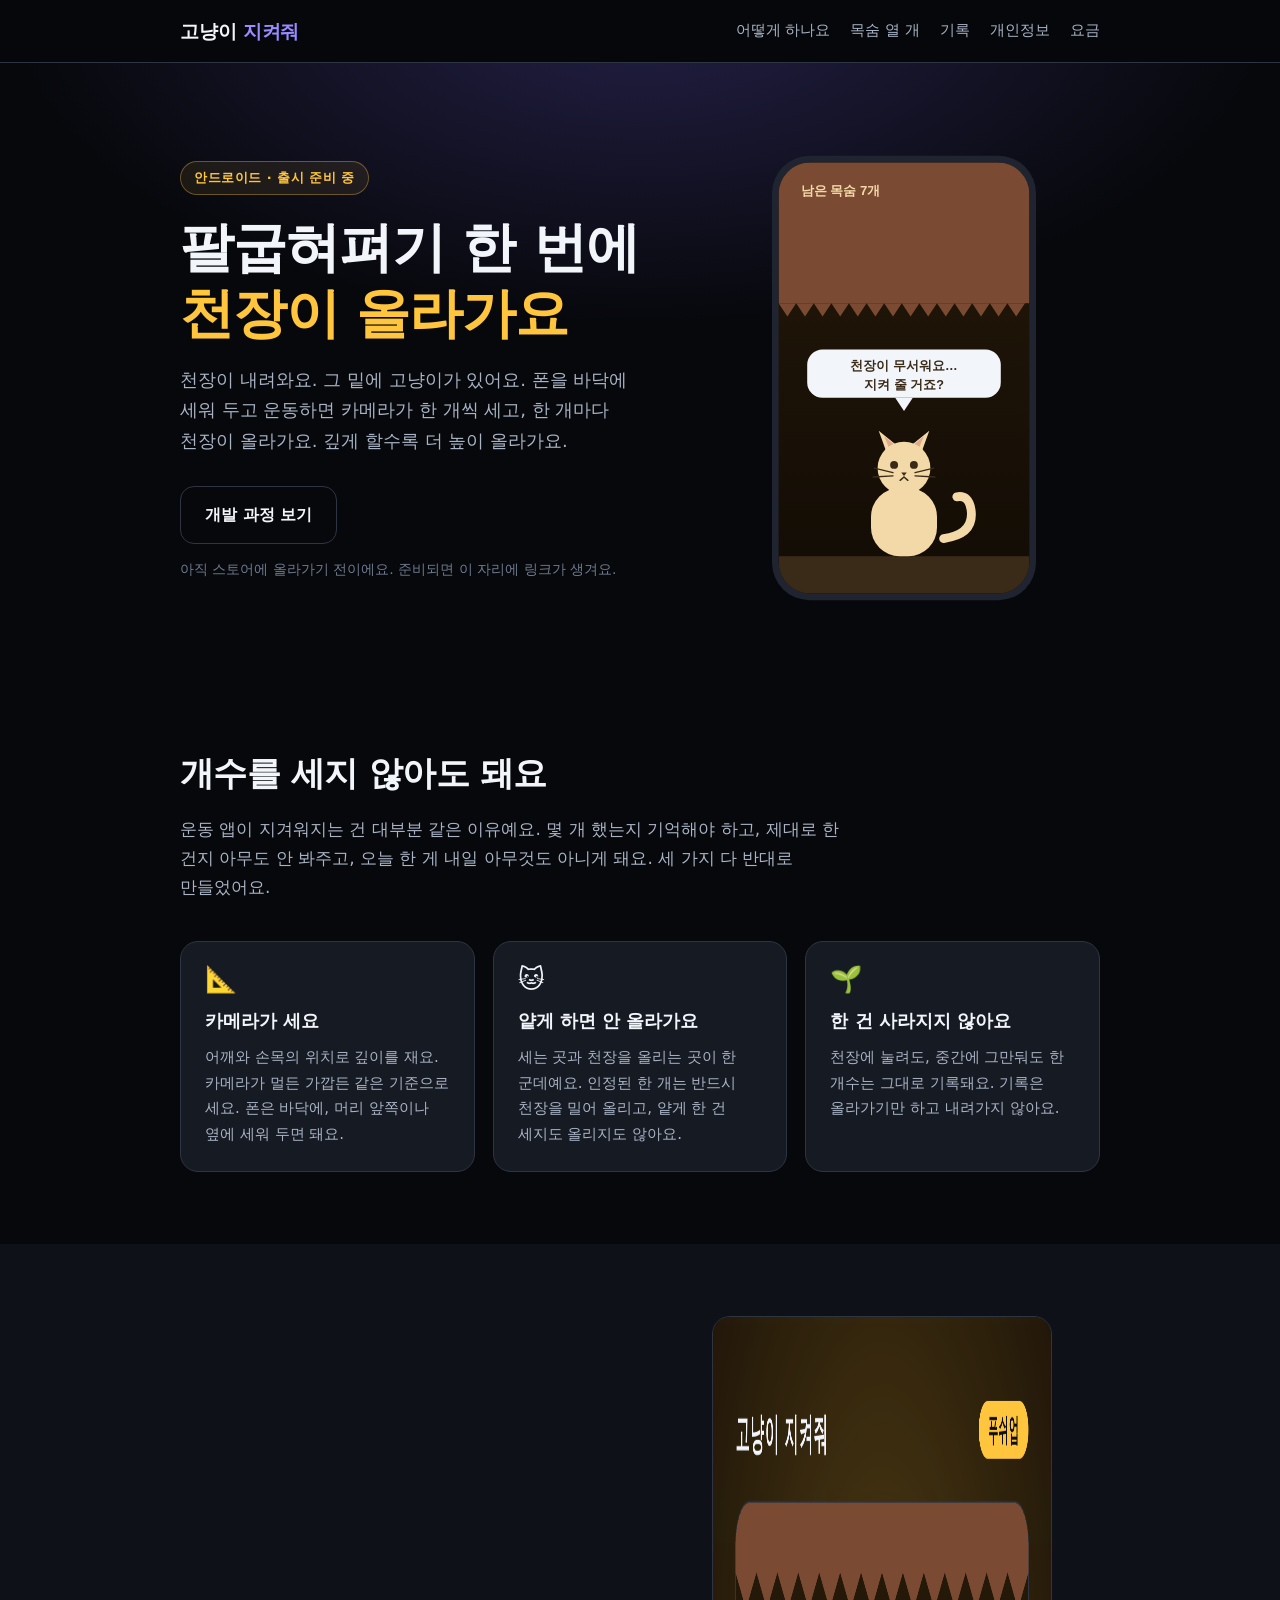
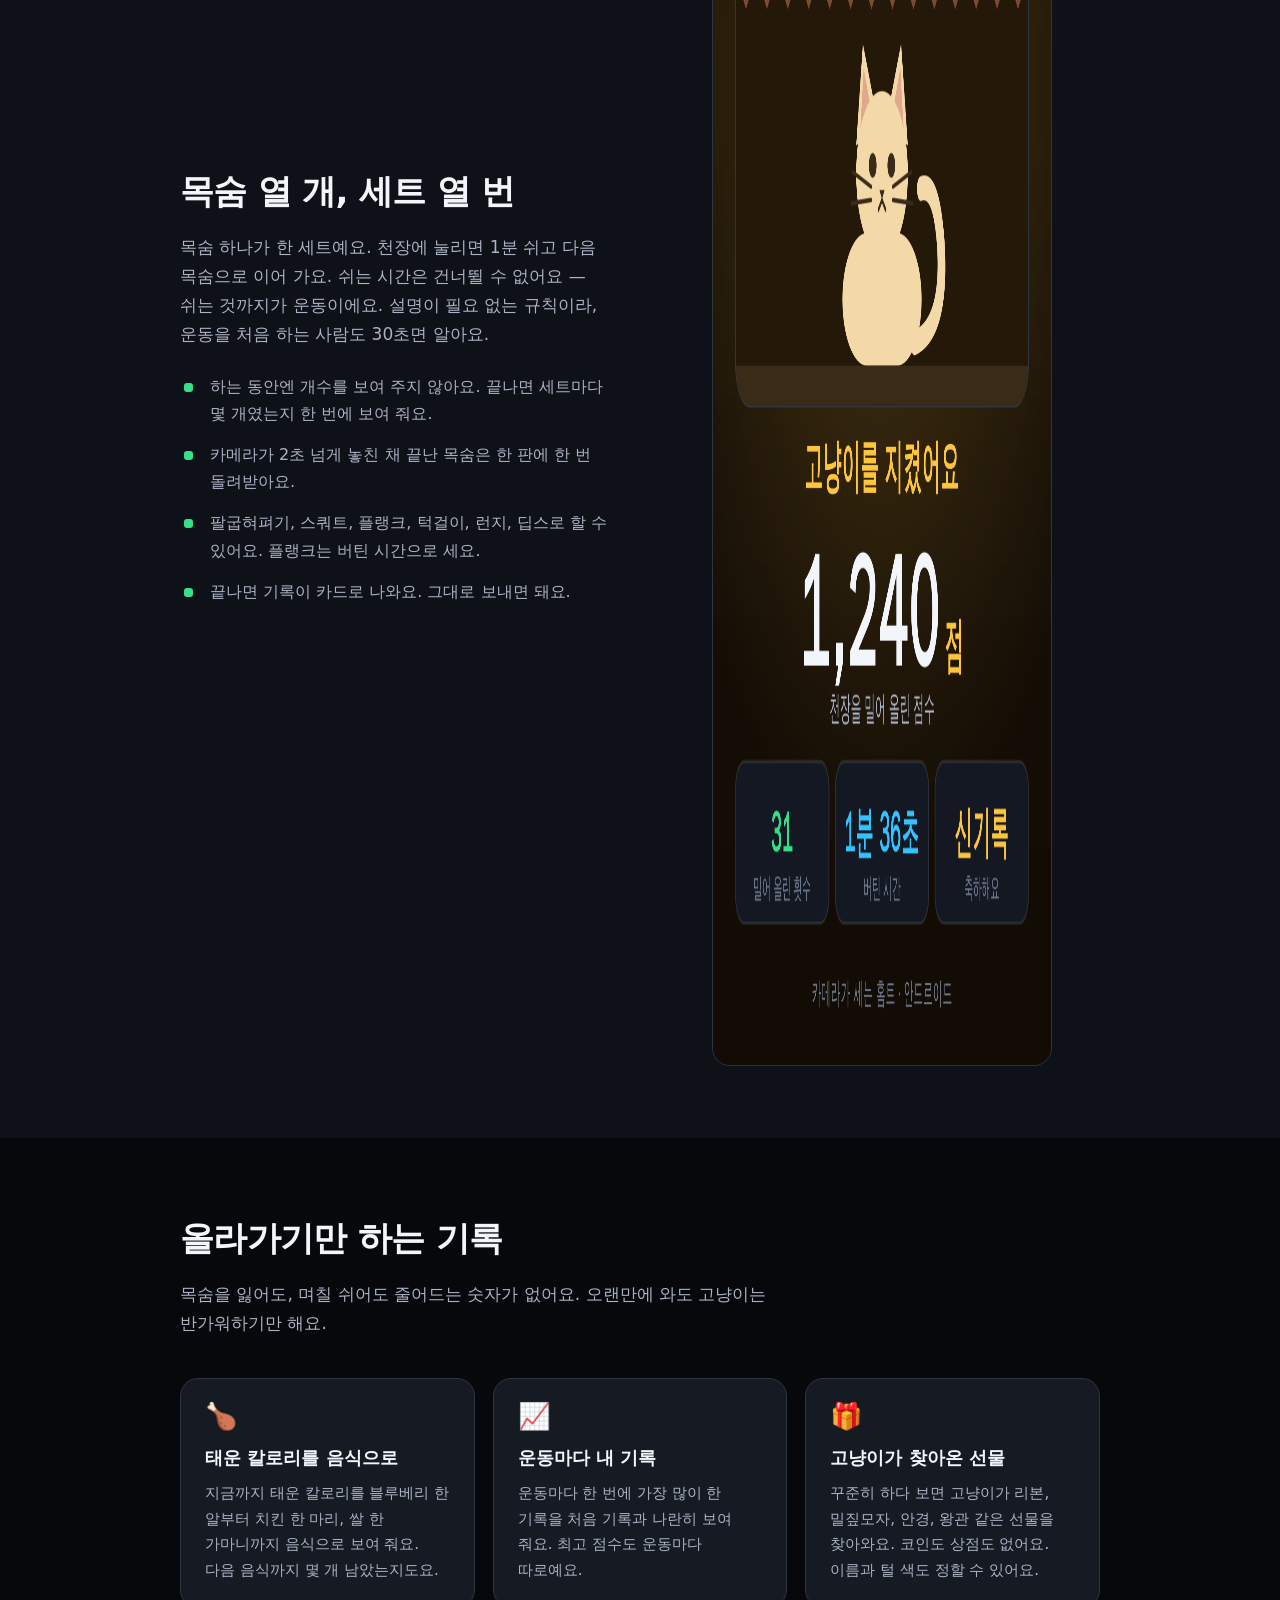
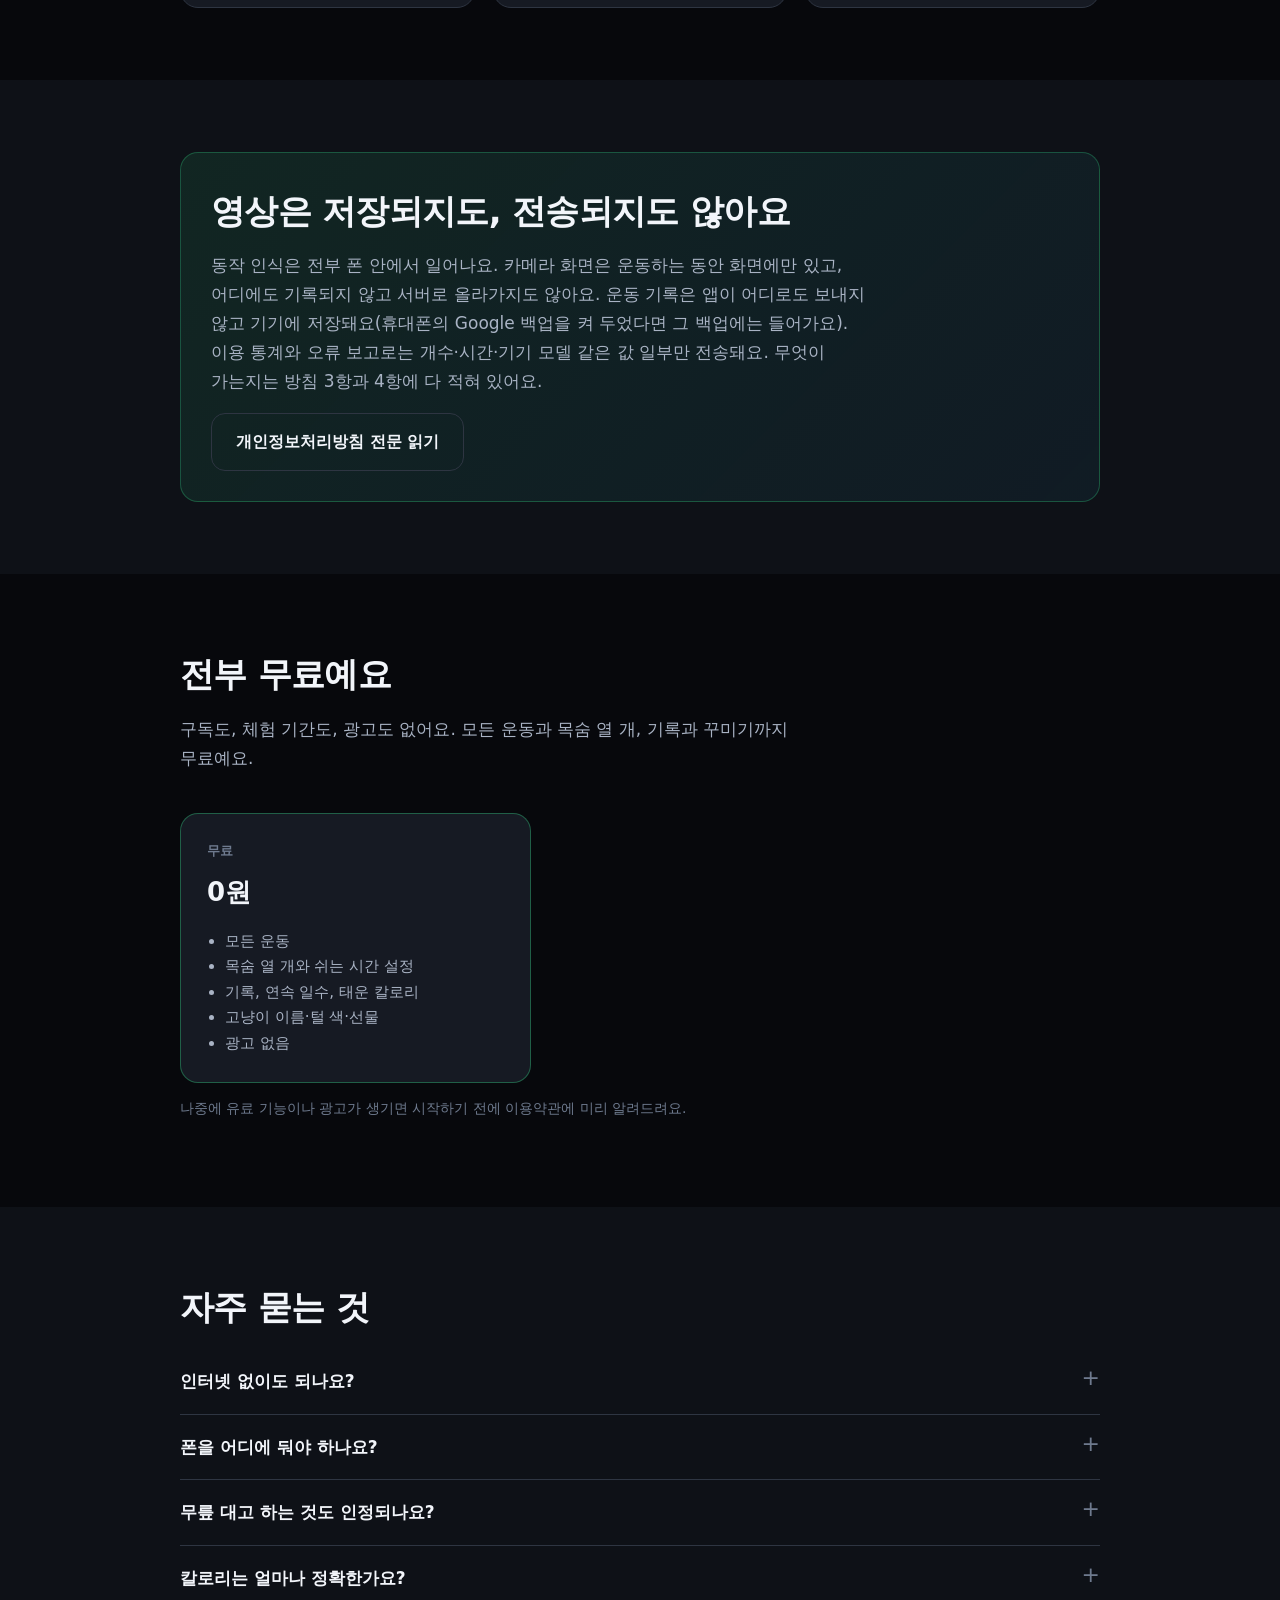
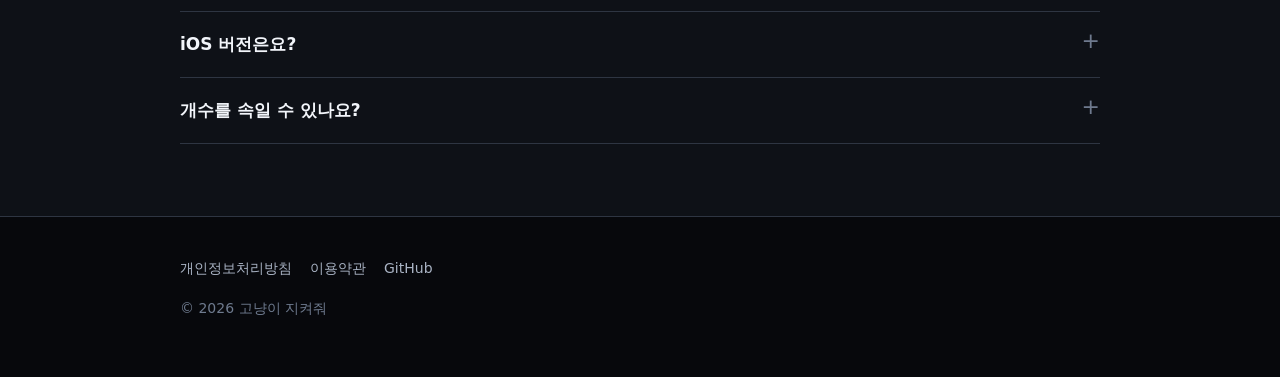
==== site/index.html @ c0f3a002 "Call the app 고냥이 지켜줘, and show the cat wherever it is seen from outside By the owner's choice the ap" ====
<!doctype html>
<html lang="ko">
<head>
<meta charset="utf-8">
<meta name="viewport" content="width=device-width, initial-scale=1">
<title>고냥이 지켜줘 — 팔굽혀펴기 한 번에 천장이 올라가요</title>
<meta name="description" content="천장이 내려와요. 그 밑에 고냥이가 있어요. 카메라가 운동을 한 개씩 세고, 한 개마다 천장이 올라가요. 영상은 저장되지도, 어디로도 전송되지 않아요.">
<link rel="canonical" href="https://cjsdudwls1.github.io/push-up/">
<meta property="og:type" content="website">
<meta property="og:site_name" content="고냥이 지켜줘">
<meta property="og:title" content="고냥이 지켜줘 — 팔굽혀펴기 한 번에 천장이 올라가요">
<meta property="og:description" content="카메라가 세는 홈트예요. 한 개마다 천장을 밀어 올려서 고냥이를 지켜 주세요.">
<meta property="og:image" content="https://cjsdudwls1.github.io/push-up/assets/card-survival.png">
<meta property="og:url" content="https://cjsdudwls1.github.io/push-up/">
<meta property="og:locale" content="ko_KR">
<meta name="twitter:card" content="summary_large_image">
<meta name="theme-color" content="#07080c">
<link rel="icon" href="data:image/svg+xml,<svg xmlns='http://www.w3.org/2000/svg' viewBox='0 0 100 100'><text y='.9em' font-size='90'>🐱</text></svg>">
<link rel="stylesheet" href="style.css">
</head>
<body>

<header>
  <div class="wrap">
    <a class="wordmark" href="./">고냥이 <span>지켜줘</span></a>
    <nav>
      <a href="#how">어떻게 하나요</a>
      <a href="#lives">목숨 열 개</a>
      <a href="#growth">기록</a>
      <a href="#privacy">개인정보</a>
      <a href="#price">요금</a>
    </nav>
  </div>
</header>

<div class="hero">
  <div class="wrap">
    <div>
      <span class="eyebrow">안드로이드 · 출시 준비 중</span>
      <h1>팔굽혀펴기 한 번에 <em>천장이 올라가요</em></h1>
      <p class="lede">
        천장이 내려와요. 그 밑에 고냥이가 있어요.
        폰을 바닥에 세워 두고 운동하면 카메라가 한 개씩 세고, 한 개마다 천장이 올라가요.
        깊게 할수록 더 높이 올라가요.
      </p>
      <div class="cta-row" id="cta-row">
        <a class="btn btn-primary" data-link="play" hidden>Google Play에서 받기</a>
        <a class="btn btn-primary" data-link="waitlist" hidden>출시 알림 받기</a>
        <a class="btn btn-ghost" href="https://github.com/cjsdudwls1/push-up">개발 과정 보기</a>
      </div>
      <p class="cta-note" data-note="waitlist" hidden>이메일만 받아요. 출시하면 한 번 알려드리고 끝이에요.</p>
      <p class="cta-note" data-note="soon" hidden>아직 스토어에 올라가기 전이에요. 준비되면 이 자리에 링크가 생겨요.</p>
    </div>

    <!-- Drawn rather than screenshotted: the app is not on a store yet, and a mockup that claims to
         be a screenshot would be a lie about a product nobody can check. It shows no count, as the
         run itself shows none: the counts come once, at the end. -->
    <svg viewBox="0 0 300 420" role="img" aria-label="천장이 내려오고 그 밑에서 고냥이가 기다리는 게임 화면 그림" style="width:100%;max-width:330px;margin:0 auto;display:block">
      <defs>
        <linearGradient id="screen" x1="0" y1="0" x2="0" y2="1">
          <stop offset="0" stop-color="#241809"/>
          <stop offset="1" stop-color="#120c05"/>
        </linearGradient>
        <clipPath id="inner"><rect x="36" y="14" width="228" height="392" rx="29"/></clipPath>
      </defs>
      <rect x="30" y="8" width="240" height="404" rx="34" fill="#1f2430"/>
      <rect x="36" y="14" width="228" height="392" rx="29" fill="url(#screen)"/>

      <g clip-path="url(#inner)">
        <!-- the ceiling, coming down -->
        <rect x="36" y="14" width="228" height="128" fill="#7a4a32"/>
        <path d="M36 142 L44 154 L52 142 L60 154 L68 142 L76 154 L84 142 L92 154 L100 142 L108 154 L116 142 L124 154 L132 142 L140 154 L148 142 L156 154 L164 142 L172 154 L180 142 L188 154 L196 142 L204 154 L212 142 L220 154 L228 142 L236 154 L244 142 L252 154 L260 142 L264 142 L264 142 Z" fill="#7a4a32"/>
        <!-- the floor -->
        <rect x="36" y="372" width="228" height="34" fill="#3a2a18"/>
      </g>

      <text x="56" y="44" fill="#f3d9a8" font-size="12" font-family="sans-serif" font-weight="700">남은 목숨 7개</text>

      <!-- what the cat says while it waits -->
      <rect x="62" y="184" width="176" height="44" rx="14" fill="#f2f5fa"/>
      <path d="M142 228 L150 240 L158 228 Z" fill="#f2f5fa"/>
      <text x="150" y="203" fill="#3a2a18" font-size="11.5" font-family="sans-serif" font-weight="700" text-anchor="middle">천장이 무서워요…</text>
      <text x="150" y="220" fill="#3a2a18" font-size="11.5" font-family="sans-serif" font-weight="700" text-anchor="middle">지켜 줄 거죠?</text>

      <!-- 고냥이 -->
      <path d="M186 356 Q214 352 211 330 Q209 316 198 318" fill="none" stroke="#f3d9a8" stroke-width="8" stroke-linecap="round"/>
      <rect x="120" y="310" width="60" height="62" rx="26" fill="#f3d9a8"/>
      <path d="M135 280 L127 258 L147 274 Z M165 280 L173 258 L153 274 Z" fill="#f3d9a8"/>
      <path d="M137 275 L132 263 L143 272 Z M163 275 L168 263 L157 272 Z" fill="#e0a88c"/>
      <circle cx="150" cy="292" r="24" fill="#f3d9a8"/>
      <circle cx="141" cy="289" r="3.6" fill="#3a2a18"/>
      <circle cx="159" cy="289" r="3.6" fill="#3a2a18"/>
      <path d="M147.5 296 L152.5 296 L150 299 Z" fill="#3a2a18"/>
      <path d="M150 300 L146.5 303 M150 300 L153.5 303" stroke="#3a2a18" stroke-width="1.4" stroke-linecap="round"/>
      <path d="M140 296 L123 292 M140 299 L122 300 M160 296 L177 292 M160 299 L178 300" stroke="#3a2a18" stroke-width="1.2" stroke-linecap="round"/>
    </svg>
  </div>
</div>

<section id="how">
  <div class="wrap">
    <h2>개수를 세지 않아도 돼요</h2>
    <p class="section-lede">
      운동 앱이 지겨워지는 건 대부분 같은 이유예요. 몇 개 했는지 기억해야 하고, 제대로 한 건지 아무도 안 봐주고,
      오늘 한 게 내일 아무것도 아니게 돼요. 세 가지 다 반대로 만들었어요.
    </p>
    <div class="grid-3">
      <div class="card">
        <span class="mark">📐</span>
        <h3>카메라가 세요</h3>
        <p>어깨와 손목의 위치로 깊이를 재요. 카메라가 멀든 가깝든 같은 기준으로 세요. 폰은 바닥에, 머리 앞쪽이나 옆에 세워 두면 돼요.</p>
      </div>
      <div class="card">
        <span class="mark">🐱</span>
        <h3>얕게 하면 안 올라가요</h3>
        <p>세는 곳과 천장을 올리는 곳이 한 군데예요. 인정된 한 개는 반드시 천장을 밀어 올리고, 얕게 한 건 세지도 올리지도 않아요.</p>
      </div>
      <div class="card">
        <span class="mark">🌱</span>
        <h3>한 건 사라지지 않아요</h3>
        <p>천장에 눌려도, 중간에 그만둬도 한 개수는 그대로 기록돼요. 기록은 올라가기만 하고 내려가지 않아요.</p>
      </div>
    </div>
  </div>
</section>

<section class="alt" id="lives">
  <div class="wrap">
    <div class="split">
      <div>
        <h2>목숨 열 개, 세트 열 번</h2>
        <p class="section-lede" style="margin-bottom:0">
          목숨 하나가 한 세트예요. 천장에 눌리면 1분 쉬고 다음 목숨으로 이어 가요. 쉬는 시간은 건너뛸 수 없어요 —
          쉬는 것까지가 운동이에요. 설명이 필요 없는 규칙이라, 운동을 처음 하는 사람도 30초면 알아요.
        </p>
        <ul class="checks">
          <li>하는 동안엔 개수를 보여 주지 않아요. 끝나면 세트마다 몇 개였는지 한 번에 보여 줘요.</li>
          <li>카메라가 2초 넘게 놓친 채 끝난 목숨은 한 판에 한 번 돌려받아요.</li>
          <li>팔굽혀펴기, 스쿼트, 플랭크, 턱걸이, 런지, 딥스로 할 수 있어요. 플랭크는 버틴 시간으로 세요.</li>
          <li>끝나면 기록이 카드로 나와요. 그대로 보내면 돼요.</li>
        </ul>
      </div>
      <img src="assets/card-survival.png" alt="고냥이 지켜줘 기록 카드. 푸쉬업 1,240점, 밀어 올린 횟수 31회, 버틴 시간 1분 36초, 신기록." width="1080" height="1350" loading="lazy">
    </div>
  </div>
</section>

<section id="growth">
  <div class="wrap">
    <h2>올라가기만 하는 기록</h2>
    <p class="section-lede">
      목숨을 잃어도, 며칠 쉬어도 줄어드는 숫자가 없어요. 오랜만에 와도 고냥이는 반가워하기만 해요.
    </p>
    <div class="grid-3">
      <div class="card">
        <span class="mark">🍗</span>
        <h3>태운 칼로리를 음식으로</h3>
        <p>지금까지 태운 칼로리를 블루베리 한 알부터 치킨 한 마리, 쌀 한 가마니까지 음식으로 보여 줘요. 다음 음식까지 몇 개 남았는지도요.</p>
      </div>
      <div class="card">
        <span class="mark">📈</span>
        <h3>운동마다 내 기록</h3>
        <p>운동마다 한 번에 가장 많이 한 기록을 처음 기록과 나란히 보여 줘요. 최고 점수도 운동마다 따로예요.</p>
      </div>
      <div class="card">
        <span class="mark">🎁</span>
        <h3>고냥이가 찾아온 선물</h3>
        <p>꾸준히 하다 보면 고냥이가 리본, 밀짚모자, 안경, 왕관 같은 선물을 찾아와요. 코인도 상점도 없어요. 이름과 털 색도 정할 수 있어요.</p>
      </div>
    </div>
  </div>
</section>

<section class="alt" id="privacy">
  <div class="wrap">
    <div class="privacy-band">
      <h2>영상은 저장되지도, 전송되지도 않아요</h2>
      <p class="section-lede" style="margin-bottom:18px">
        동작 인식은 전부 폰 안에서 일어나요. 카메라 화면은 운동하는 동안 화면에만 있고,
        어디에도 기록되지 않고 서버로 올라가지도 않아요. 운동 기록은 앱이 어디로도 보내지 않고 기기에
        저장돼요(휴대폰의 Google 백업을 켜 두었다면 그 백업에는 들어가요). 이용 통계와 오류 보고로는
        개수·시간·기기 모델 같은 값 일부만 전송돼요. 무엇이 가는지는 방침 3항과 4항에 다 적혀 있어요.
      </p>
      <a class="btn btn-ghost" href="privacy.html">개인정보처리방침 전문 읽기</a>
    </div>
  </div>
</section>

<section id="price">
  <div class="wrap">
    <h2>전부 무료예요</h2>
    <p class="section-lede">
      구독도, 체험 기간도, 광고도 없어요. 모든 운동과 목숨 열 개, 기록과 꾸미기까지 무료예요.
    </p>
    <div class="price-grid">
      <div class="price free">
        <div class="tag">무료</div>
        <div class="amount">0원</div>
        <ul>
          <li>모든 운동</li>
          <li>목숨 열 개와 쉬는 시간 설정</li>
          <li>기록, 연속 일수, 태운 칼로리</li>
          <li>고냥이 이름·털 색·선물</li>
          <li>광고 없음</li>
        </ul>
      </div>
    </div>
    <p class="cta-note">나중에 유료 기능이나 광고가 생기면 시작하기 전에 이용약관에 미리 알려드려요.</p>
  </div>
</section>

<section class="alt">
  <div class="wrap">
    <h2>자주 묻는 것</h2>
    <details>
      <summary>인터넷 없이도 되나요?</summary>
      <p>네. 동작 인식이 전부 폰 안에서 돌아가서 비행기 모드에서도 운동이 돼요.</p>
    </details>
    <details>
      <summary>폰을 어디에 둬야 하나요?</summary>
      <p>팔굽혀펴기는 폰을 바닥에, 머리 앞쪽이나 옆으로 1m쯤 떨어뜨려 세워 두세요. 스쿼트는 폰을 정면에 두고, 다른 운동은 고르는 화면에 한 줄씩 적혀 있어요. 거리는 크게 상관없어요 — 깊이를 몸 크기에 맞춰 재기 때문에 카메라가 멀든 가깝든 같은 기준이 나와요. 너무 멀거나 가깝거나 몸이 잘리면 화면과 목소리로 알려줘요.</p>
    </details>
    <details>
      <summary>무릎 대고 하는 것도 인정되나요?</summary>
      <p>네. 처음에 각자 내려갈 수 있는 범위를 재고, 그 범위를 기준으로 판정해요. 남의 깊이가 아니라 오늘 내 깊이가 기준이에요.</p>
    </details>
    <details>
      <summary>칼로리는 얼마나 정확한가요?</summary>
      <p>어림값이에요. 몸무게를 묻지 않아서 65kg을 기준으로, 운동마다 알려진 운동 강도(MET)와 한 개에 걸리는 시간으로 계산해요.</p>
    </details>
    <details>
      <summary>iOS 버전은요?</summary>
      <p>지금은 안드로이드만 준비하고 있어요. 안드로이드에서 쓰는 사람이 생기면 그다음에 생각할 일이에요.</p>
    </details>
    <details>
      <summary>개수를 속일 수 있나요?</summary>
      <p>얕게 흔드는 걸로는 안 올라가요. 너무 빠른 하강, 한쪽으로 쏠린 자세, 위에서 아래로 내려갔다 오지 않은 동작은 개수로 안 쳐요. 다만 이건 경쟁 게임이 아니라 혼자 하는 운동이라, 속여서 손해 보는 건 본인이에요.</p>
    </details>
  </div>
</section>

<footer>
  <div class="wrap">
    <div class="links">
      <a href="privacy.html">개인정보처리방침</a>
      <a href="terms.html">이용약관</a>
      <a href="https://github.com/cjsdudwls1/push-up">GitHub</a>
    </div>
    <div>© 2026 고냥이 지켜줘</div>
  </div>
</footer>

<script>
/*
 * The store link and the waitlist form do not exist yet. Rather than shipping dead buttons, each
 * CTA stays hidden until its URL is filled in here — an empty string renders the honest "not on a
 * store yet" note instead.
 */
const LINKS = {
    play: "",      // https://play.google.com/store/apps/details?id=io.github.cjsdudwls1.pushuprpg
    waitlist: "",  // a Google Form, or anything that collects an email
};

for (const [name, url] of Object.entries(LINKS)) {
    const el = document.querySelector(`[data-link="${name}"]`);
    if (el && url) {
        el.href = url;
        el.hidden = false;
    }
}

// The waitlist note only makes sense next to a waitlist button; otherwise say plainly that there
// is nowhere to send anyone yet.
const note = LINKS.waitlist ? "waitlist" : (LINKS.play ? null : "soon");
if (note) document.querySelector(`[data-note="${note}"]`).hidden = false;
</script>

</body>
</html>
---- site/style.css ----
/*
 * The landing page shares the app's palette on purpose: someone who arrives from a share card and
 * then installs should not feel handed off to a different product.
 */
:root {
    --bg0: #07080c;
    --bg1: #0e1117;
    --bg2: #161a23;
    --bg3: #1f2430;
    --stroke: #2e3542;
    --text: #f2f5fa;
    --text-2: #a9b3c4;
    --text-3: #6e7a8e;
    --brand: #7c6bff;
    --brand-light: #9a8cff;
    --deep: #ffc53d;
    --accept: #35e08a;
    --combo: #ff9f43;
    --info: #35c3ff;
    --ink: #0b0d12;
    --radius: 18px;
    --max: 960px;
}

* { box-sizing: border-box; }

/* The class on a .btn sets display, which outranks the UA stylesheet's [hidden] rule. Without this
   the CTAs that have no URL yet render anyway, as dead buttons. */
[hidden] { display: none !important; }

html { scroll-behavior: smooth; }

body {
    margin: 0;
    background: var(--bg0);
    color: var(--text);
    font-family: "Pretendard", -apple-system, BlinkMacSystemFont, "Apple SD Gothic Neo",
        "Noto Sans KR", "Malgun Gothic", system-ui, sans-serif;
    line-height: 1.7;
    -webkit-font-smoothing: antialiased;
    word-break: keep-all;
}

a { color: var(--brand-light); }

.wrap {
    max-width: var(--max);
    margin: 0 auto;
    padding: 0 20px;
}

/* ---------------------------------------------------------------- header */

header {
    position: sticky;
    top: 0;
    z-index: 10;
    background: rgba(7, 8, 12, 0.82);
    backdrop-filter: blur(12px);
    border-bottom: 1px solid var(--stroke);
}

header .wrap {
    display: flex;
    align-items: center;
    justify-content: space-between;
    height: 62px;
}

.wordmark {
    font-weight: 800;
    font-size: 19px;
    letter-spacing: -0.01em;
    color: var(--text);
    text-decoration: none;
}

.wordmark span { color: var(--brand-light); }

header nav {
    display: flex;
    gap: 20px;
    font-size: 15px;
}

header nav a {
    color: var(--text-2);
    text-decoration: none;
}

header nav a:hover { color: var(--text); }

/* ---------------------------------------------------------------- hero */

.hero {
    padding: 84px 0 64px;
    background:
        radial-gradient(900px 460px at 50% -10%, rgba(124, 107, 255, 0.24), transparent 70%),
        var(--bg0);
}

.hero .wrap {
    display: grid;
    grid-template-columns: 1.1fr 0.9fr;
    gap: 48px;
    align-items: center;
}

.eyebrow {
    display: inline-block;
    font-size: 13px;
    font-weight: 700;
    letter-spacing: 0.04em;
    color: var(--deep);
    border: 1px solid rgba(255, 197, 61, 0.35);
    background: rgba(255, 197, 61, 0.08);
    border-radius: 999px;
    padding: 5px 13px;
    margin-bottom: 20px;
}

h1 {
    font-size: clamp(34px, 5.6vw, 54px);
    line-height: 1.22;
    letter-spacing: -0.02em;
    margin: 0 0 18px;
    font-weight: 800;
}

h1 em {
    font-style: normal;
    color: var(--deep);
}

.lede {
    font-size: 18px;
    color: var(--text-2);
    margin: 0 0 30px;
}

.cta-row {
    display: flex;
    flex-wrap: wrap;
    gap: 12px;
}

.btn {
    display: inline-flex;
    align-items: center;
    gap: 8px;
    border-radius: 14px;
    padding: 14px 24px;
    font-weight: 700;
    font-size: 16px;
    text-decoration: none;
    border: 1px solid transparent;
    transition: transform 0.12s ease, background 0.12s ease;
}

.btn:active { transform: translateY(1px); }

.btn-primary {
    background: var(--brand);
    color: #fff;
}

.btn-primary:hover { background: var(--brand-light); }

.btn-ghost {
    background: transparent;
    border-color: var(--stroke);
    color: var(--text);
}

.btn-ghost:hover { background: var(--bg2); }

.cta-note {
    font-size: 14px;
    color: var(--text-3);
    margin-top: 14px;
}

/* ---------------------------------------------------------------- sections */

section { padding: 72px 0; }

section.alt { background: var(--bg1); }

h2 {
    font-size: clamp(26px, 3.6vw, 34px);
    letter-spacing: -0.02em;
    margin: 0 0 12px;
    font-weight: 800;
}

.section-lede {
    color: var(--text-2);
    font-size: 17px;
    margin: 0 0 40px;
    max-width: 62ch;
}

.grid-3 {
    display: grid;
    grid-template-columns: repeat(3, 1fr);
    gap: 18px;
}

.grid-2 {
    display: grid;
    grid-template-columns: repeat(2, 1fr);
    gap: 18px;
}

.card {
    background: var(--bg2);
    border: 1px solid var(--stroke);
    border-radius: var(--radius);
    padding: 24px;
}

.card h3 {
    margin: 0 0 8px;
    font-size: 18px;
    font-weight: 700;
}

.card p {
    margin: 0;
    color: var(--text-2);
    font-size: 15px;
}

.card .mark {
    font-size: 26px;
    line-height: 1;
    margin-bottom: 14px;
    display: block;
}

.split {
    display: grid;
    grid-template-columns: 1fr 1fr;
    gap: 48px;
    align-items: center;
}

.split img {
    width: 100%;
    max-width: 340px;
    border-radius: var(--radius);
    border: 1px solid var(--stroke);
    display: block;
    margin: 0 auto;
}

ul.checks {
    list-style: none;
    padding: 0;
    margin: 24px 0 0;
}

ul.checks li {
    position: relative;
    padding-left: 30px;
    margin-bottom: 14px;
    color: var(--text-2);
}

ul.checks li::before {
    content: "";
    position: absolute;
    left: 4px;
    top: 10px;
    width: 9px;
    height: 9px;
    border-radius: 3px;
    background: var(--accept);
}

.privacy-band {
    background: linear-gradient(135deg, rgba(53, 224, 138, 0.10), rgba(53, 195, 255, 0.06));
    border: 1px solid rgba(53, 224, 138, 0.28);
    border-radius: var(--radius);
    padding: 30px;
}

.privacy-band h2 { margin-bottom: 10px; }

.price-grid {
    display: grid;
    grid-template-columns: repeat(2, 1fr);
    gap: 18px;
    max-width: 720px;
}

.price {
    background: var(--bg2);
    border: 1px solid var(--stroke);
    border-radius: var(--radius);
    padding: 26px;
}

.price.free { border-color: rgba(53, 224, 138, 0.35); }

.price .tag {
    font-size: 13px;
    font-weight: 700;
    letter-spacing: 0.03em;
    color: var(--text-3);
    text-transform: uppercase;
}

.price .amount {
    font-size: 26px;
    font-weight: 800;
    margin: 8px 0 14px;
}

.price ul {
    margin: 0;
    padding-left: 18px;
    color: var(--text-2);
    font-size: 15px;
}

details {
    border-bottom: 1px solid var(--stroke);
    padding: 18px 0;
}

details summary {
    cursor: pointer;
    font-weight: 700;
    font-size: 17px;
    list-style: none;
    display: flex;
    justify-content: space-between;
    gap: 16px;
}

details summary::-webkit-details-marker { display: none; }

details summary::after {
    content: "+";
    color: var(--text-3);
    font-weight: 400;
    font-size: 22px;
    line-height: 1;
}

details[open] summary::after { content: "\2212"; }

details p {
    color: var(--text-2);
    margin: 12px 0 0;
    font-size: 15px;
}

footer {
    border-top: 1px solid var(--stroke);
    padding: 40px 0 56px;
    color: var(--text-3);
    font-size: 14px;
}

footer .links {
    display: flex;
    flex-wrap: wrap;
    gap: 18px;
    margin-bottom: 16px;
}

footer a { color: var(--text-2); text-decoration: none; }

footer a:hover { color: var(--text); }

/* ---------------------------------------------------------------- legal pages */

.legal { padding: 56px 0 80px; }

.legal h1 { font-size: clamp(28px, 4vw, 38px); }

.legal .updated {
    color: var(--text-3);
    font-size: 14px;
    margin-bottom: 36px;
}

.legal h2 {
    font-size: 21px;
    margin: 40px 0 12px;
    padding-top: 24px;
    border-top: 1px solid var(--stroke);
}

.legal h3 { font-size: 17px; margin: 24px 0 8px; }

.legal p, .legal li { color: var(--text-2); font-size: 16px; }

.legal table {
    width: 100%;
    border-collapse: collapse;
    margin: 16px 0;
    font-size: 15px;
}

.legal th, .legal td {
    border: 1px solid var(--stroke);
    padding: 10px 12px;
    text-align: left;
    vertical-align: top;
    color: var(--text-2);
}

.legal th { background: var(--bg2); color: var(--text); font-weight: 700; }

.legal .callout {
    background: var(--bg2);
    border: 1px solid var(--stroke);
    border-left: 3px solid var(--accept);
    border-radius: 10px;
    padding: 18px 20px;
    margin: 24px 0;
}

.legal .callout p { margin: 0; color: var(--text); }

.table-scroll { overflow-x: auto; }

/* ---------------------------------------------------------------- responsive */

@media (max-width: 820px) {
    .hero { padding: 56px 0 48px; }
    .hero .wrap, .split { grid-template-columns: 1fr; gap: 34px; }
    .grid-3, .grid-2, .price-grid { grid-template-columns: 1fr; }
    header nav { display: none; }
    section { padding: 56px 0; }
}
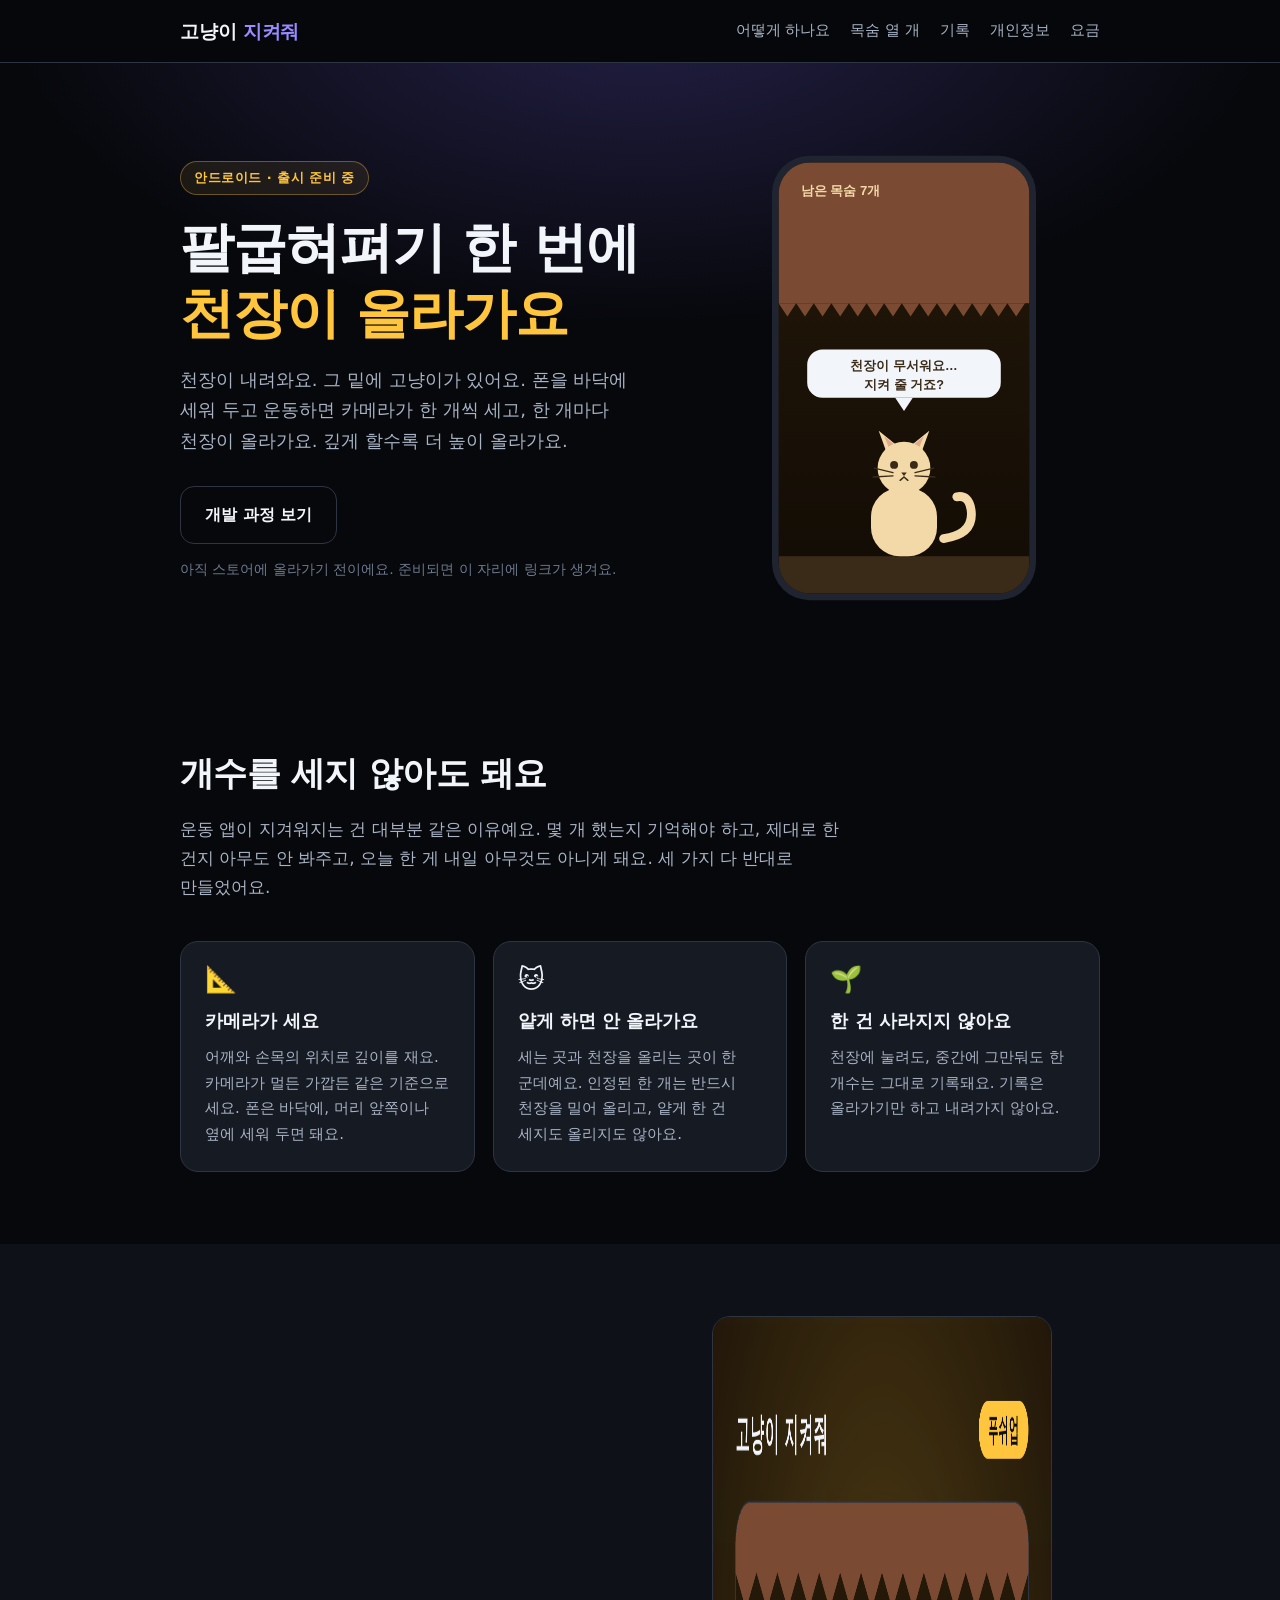
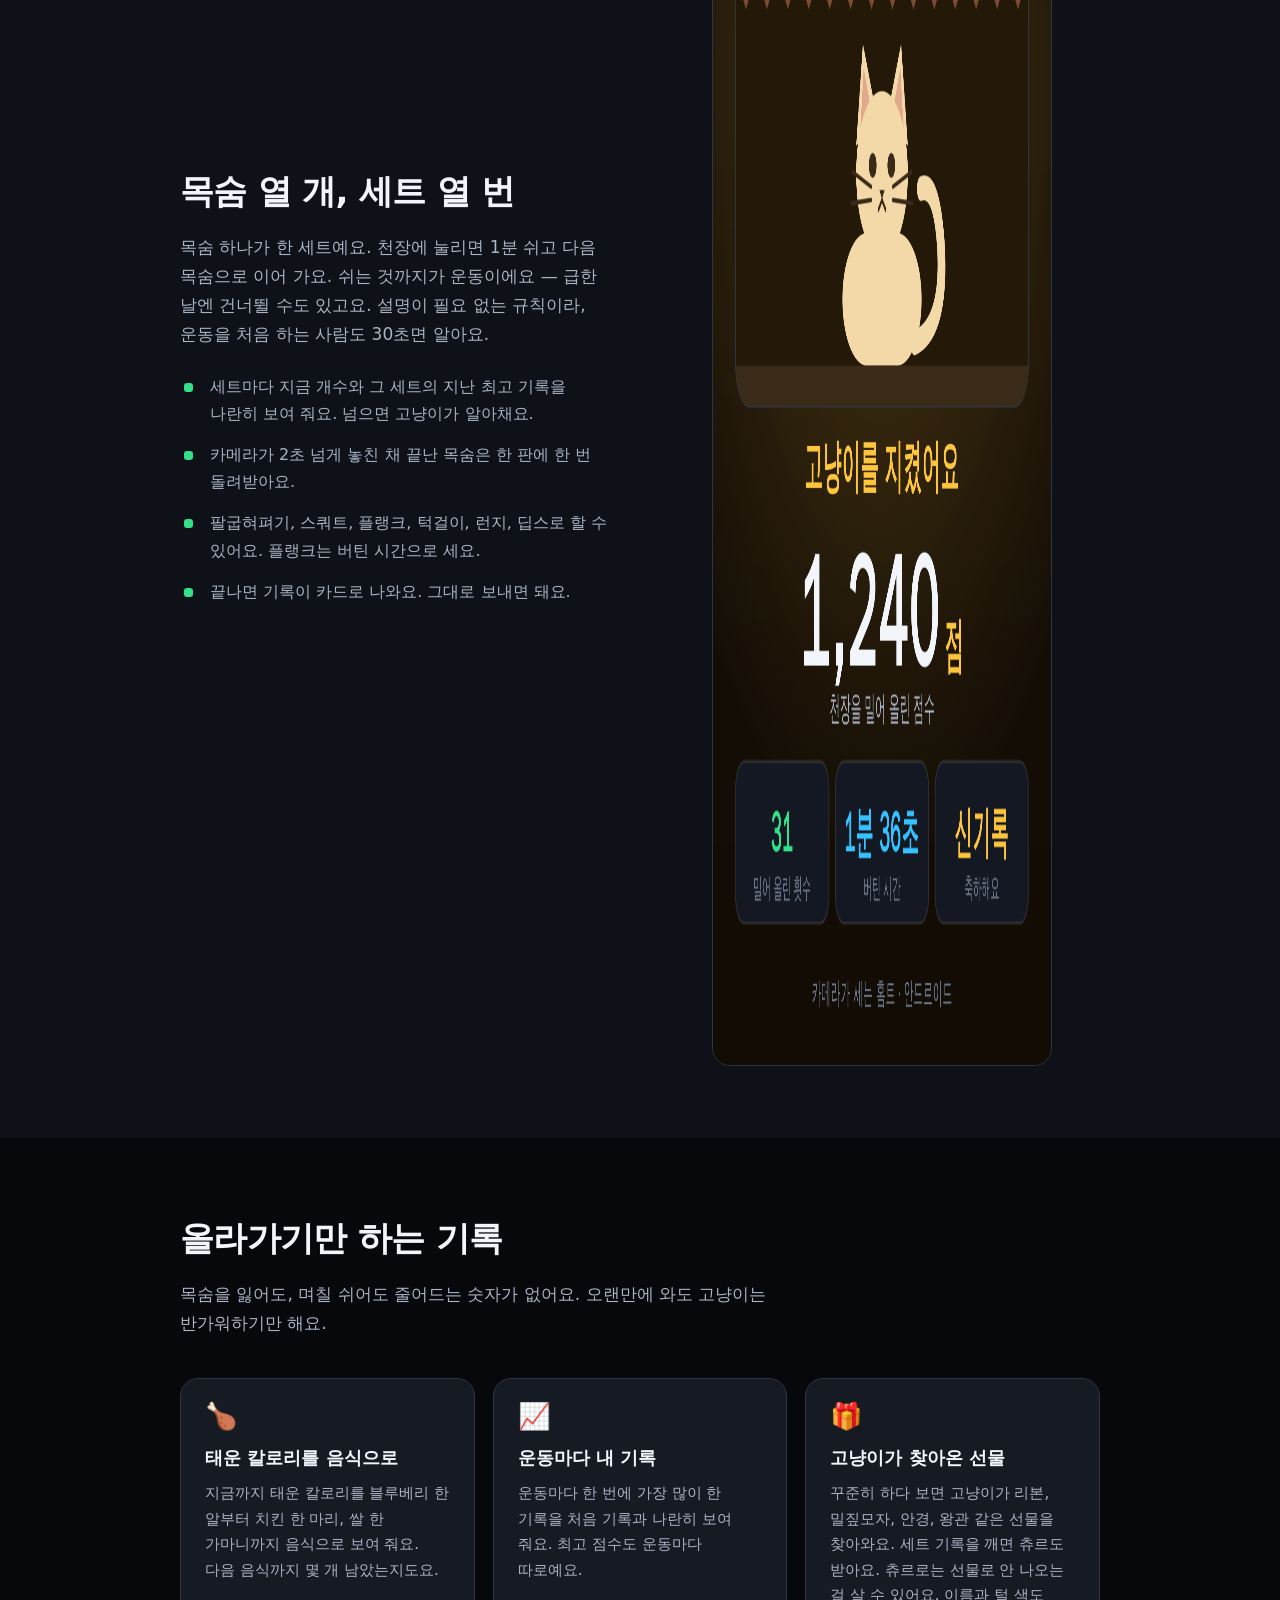
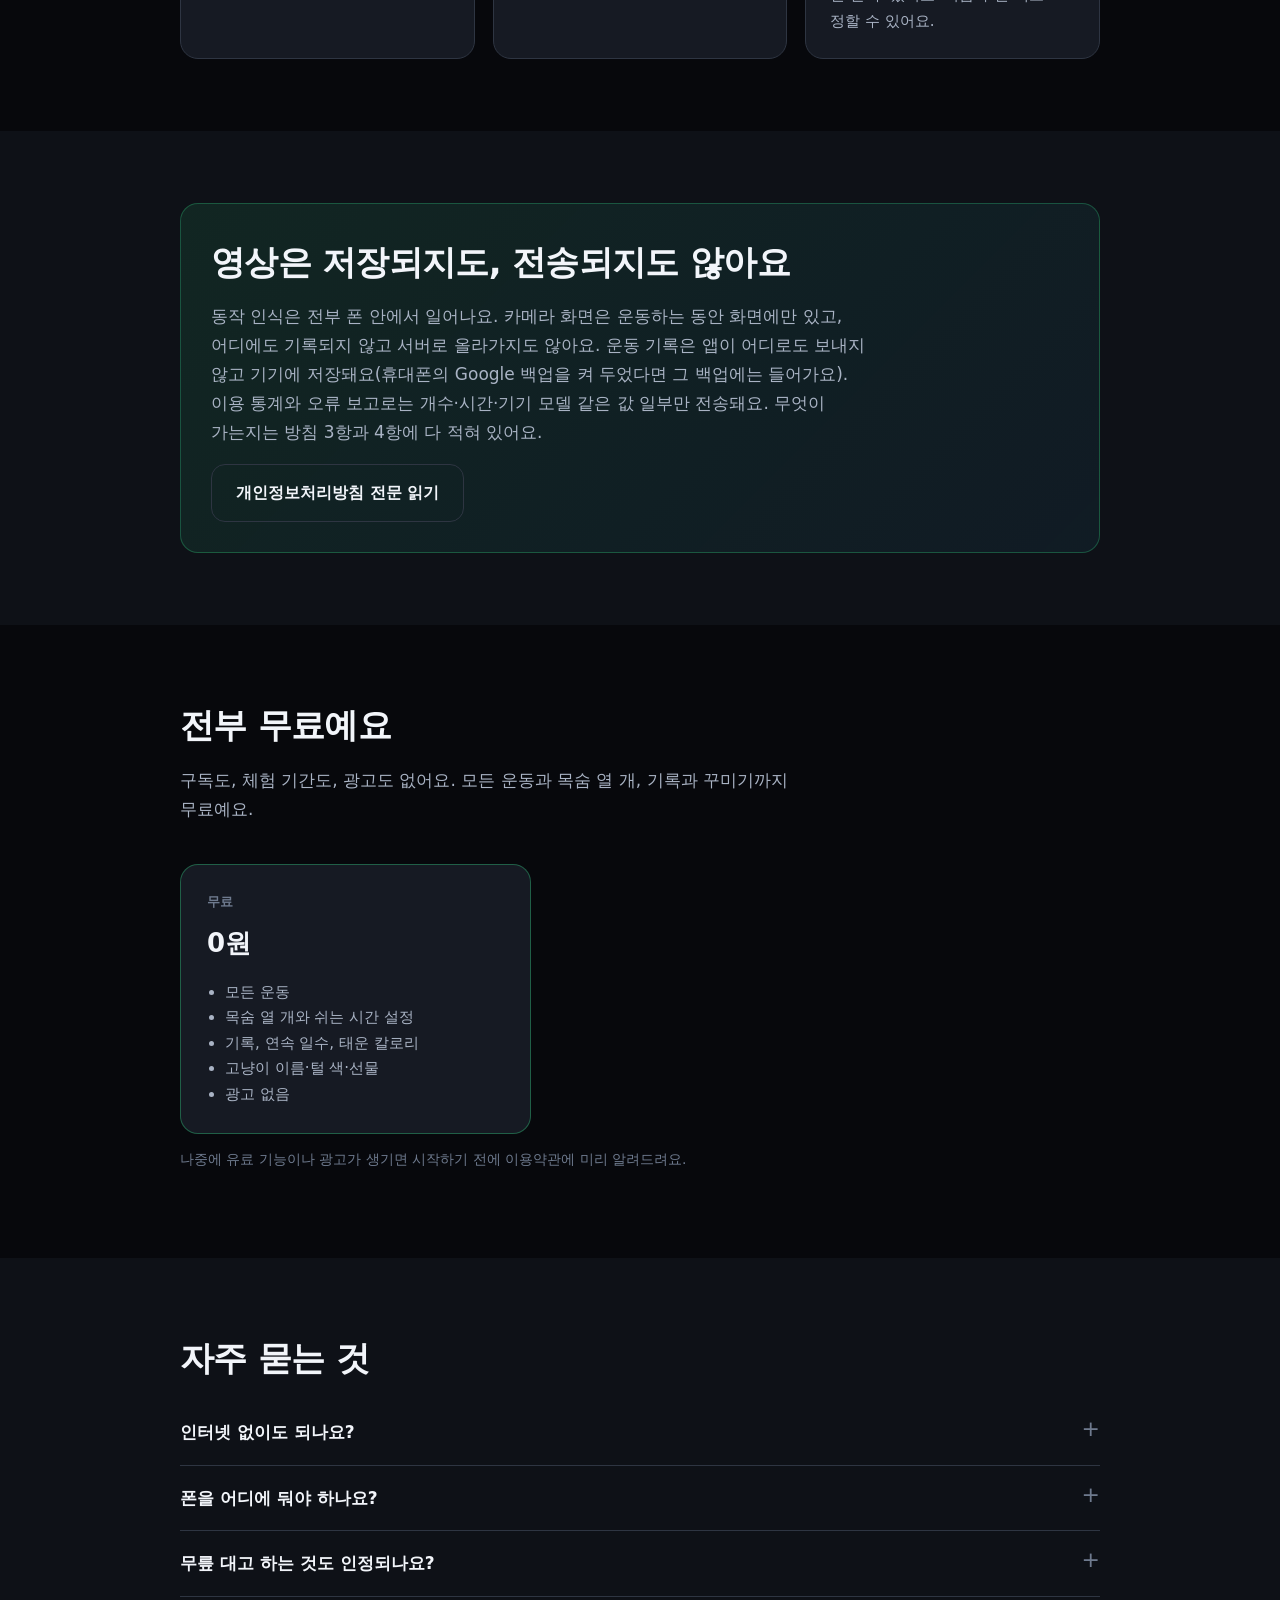
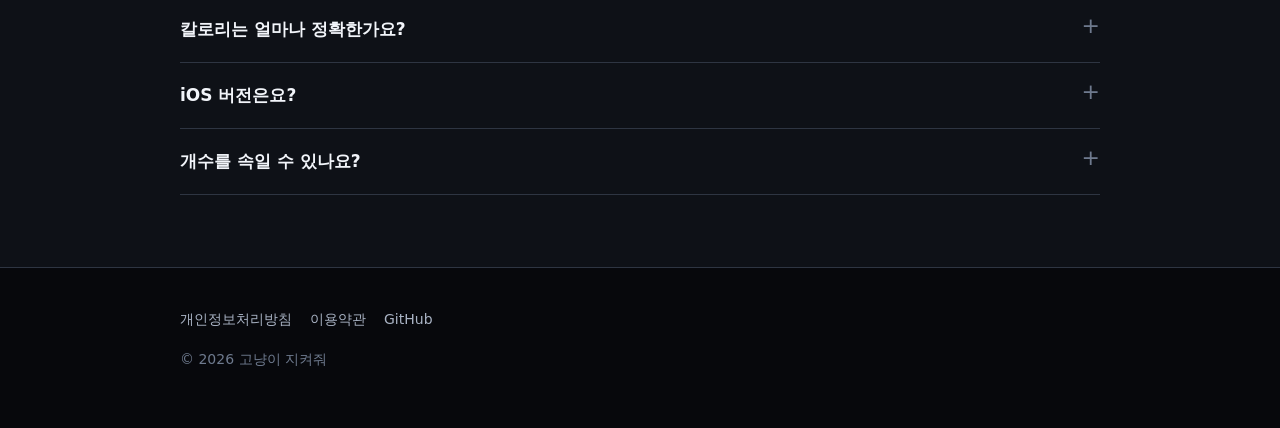
==== commit 8578d79b: "Let the rest be skipped, and film a plank with the phone on its side [skip ci] By the owner's decisi" ====
--- a/site/index.html
+++ b/site/index.html
@@ -130,11 +130,11 @@
       <div>
         <h2>목숨 열 개, 세트 열 번</h2>
         <p class="section-lede" style="margin-bottom:0">
-          목숨 하나가 한 세트예요. 천장에 눌리면 1분 쉬고 다음 목숨으로 이어 가요. 쉬는 시간은 건너뛸 수 없어요 —
-          쉬는 것까지가 운동이에요. 설명이 필요 없는 규칙이라, 운동을 처음 하는 사람도 30초면 알아요.
+          목숨 하나가 한 세트예요. 천장에 눌리면 1분 쉬고 다음 목숨으로 이어 가요. 쉬는 것까지가 운동이에요 —
+          급한 날엔 건너뛸 수도 있고요. 설명이 필요 없는 규칙이라, 운동을 처음 하는 사람도 30초면 알아요.
         </p>
         <ul class="checks">
-          <li>하는 동안엔 개수를 보여 주지 않아요. 끝나면 세트마다 몇 개였는지 한 번에 보여 줘요.</li>
+          <li>세트마다 지금 개수와 그 세트의 지난 최고 기록을 나란히 보여 줘요. 넘으면 고냥이가 알아채요.</li>
           <li>카메라가 2초 넘게 놓친 채 끝난 목숨은 한 판에 한 번 돌려받아요.</li>
           <li>팔굽혀펴기, 스쿼트, 플랭크, 턱걸이, 런지, 딥스로 할 수 있어요. 플랭크는 버틴 시간으로 세요.</li>
           <li>끝나면 기록이 카드로 나와요. 그대로 보내면 돼요.</li>
@@ -165,7 +165,7 @@
       <div class="card">
         <span class="mark">🎁</span>
         <h3>고냥이가 찾아온 선물</h3>
-        <p>꾸준히 하다 보면 고냥이가 리본, 밀짚모자, 안경, 왕관 같은 선물을 찾아와요. 코인도 상점도 없어요. 이름과 털 색도 정할 수 있어요.</p>
+        <p>꾸준히 하다 보면 고냥이가 리본, 밀짚모자, 안경, 왕관 같은 선물을 찾아와요. 세트 기록을 깨면 츄르도 받아요. 츄르로는 선물로 안 나오는 걸 살 수 있어요. 이름과 털 색도 정할 수 있어요.</p>
       </div>
     </div>
   </div>
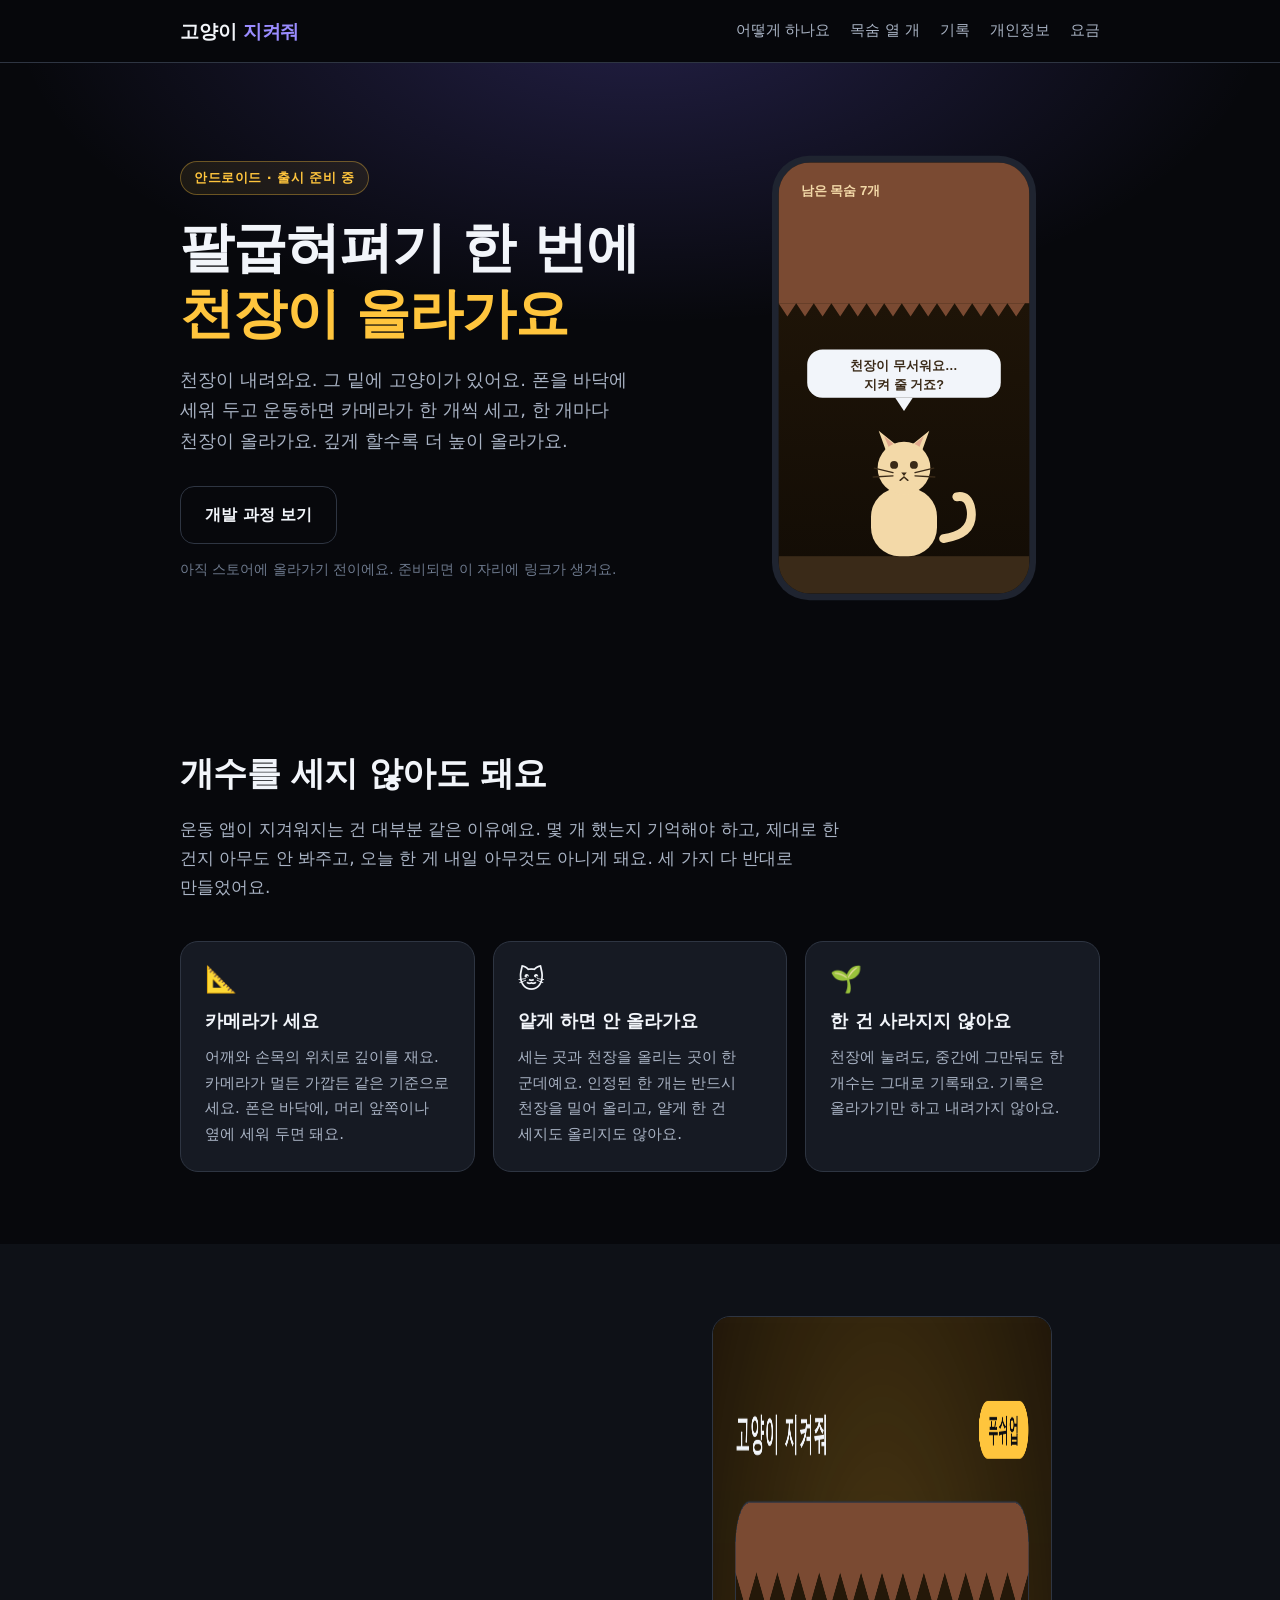
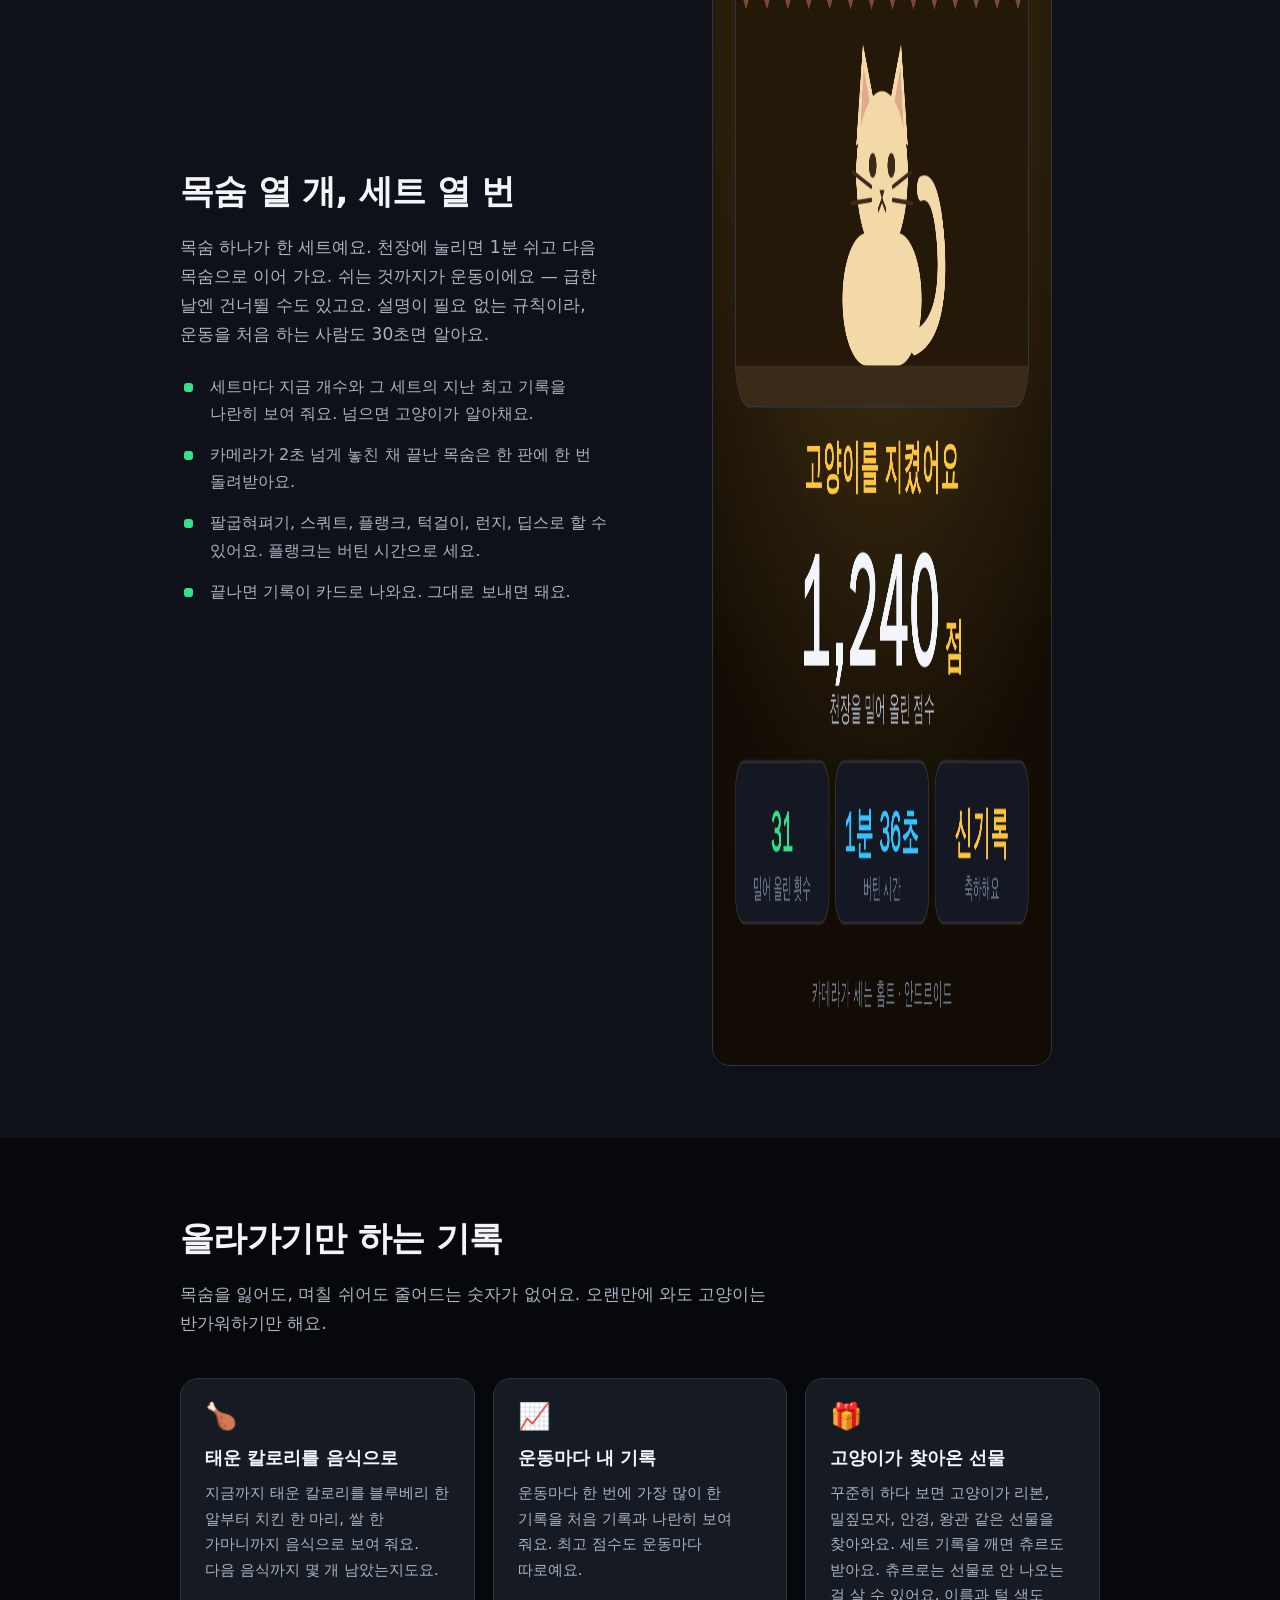
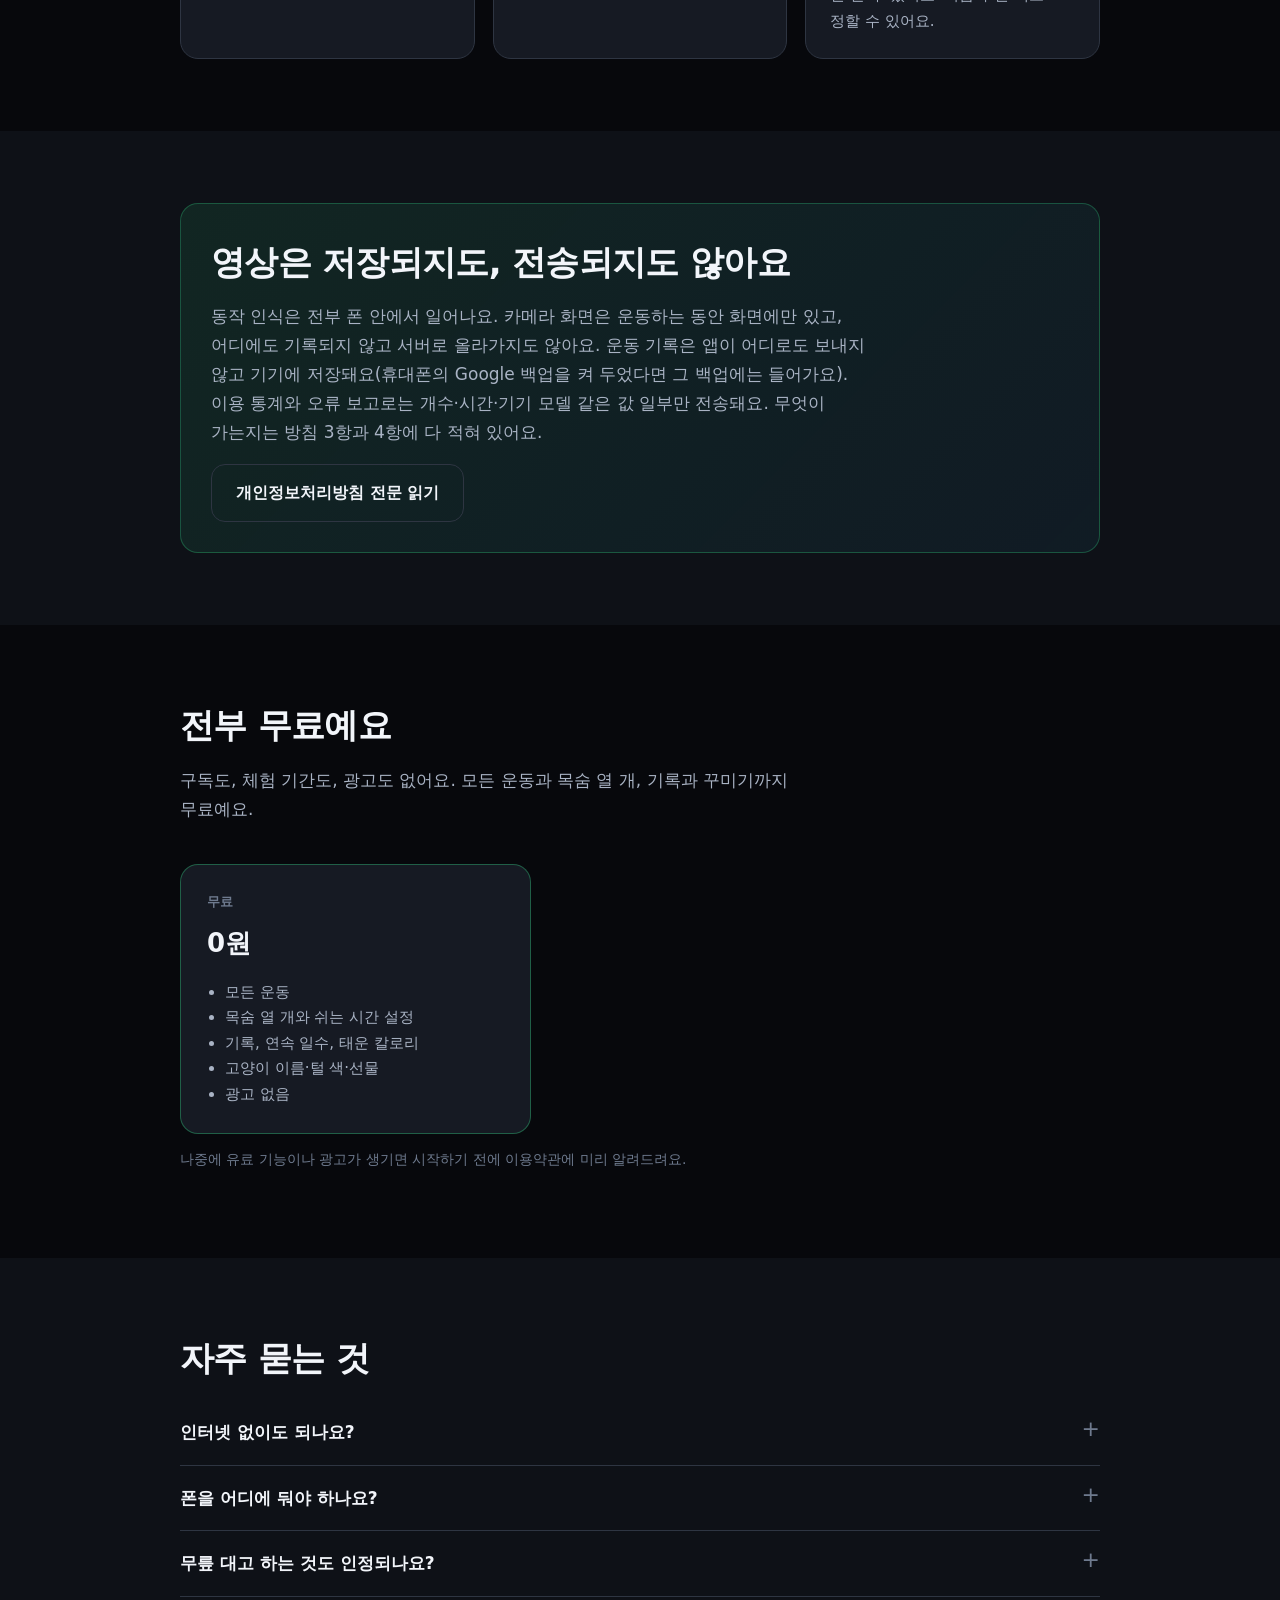
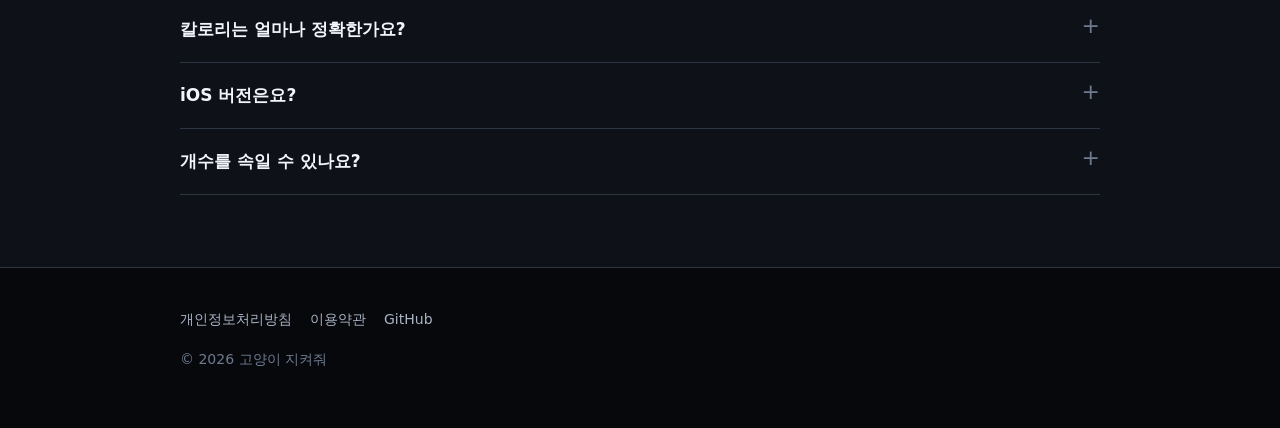
==== commit 65b44cc8: "Call the app 고양이 지켜줘, and the cat 고양이, everywhere [skip ci] By the owner's decision (2026-10-03): 고양" ====
--- a/site/index.html
+++ b/site/index.html
@@ -3,13 +3,13 @@
 <head>
 <meta charset="utf-8">
 <meta name="viewport" content="width=device-width, initial-scale=1">
-<title>고냥이 지켜줘 — 팔굽혀펴기 한 번에 천장이 올라가요</title>
-<meta name="description" content="천장이 내려와요. 그 밑에 고냥이가 있어요. 카메라가 운동을 한 개씩 세고, 한 개마다 천장이 올라가요. 영상은 저장되지도, 어디로도 전송되지 않아요.">
+<title>고양이 지켜줘 — 팔굽혀펴기 한 번에 천장이 올라가요</title>
+<meta name="description" content="천장이 내려와요. 그 밑에 고양이가 있어요. 카메라가 운동을 한 개씩 세고, 한 개마다 천장이 올라가요. 영상은 저장되지도, 어디로도 전송되지 않아요.">
 <link rel="canonical" href="https://cjsdudwls1.github.io/push-up/">
 <meta property="og:type" content="website">
-<meta property="og:site_name" content="고냥이 지켜줘">
-<meta property="og:title" content="고냥이 지켜줘 — 팔굽혀펴기 한 번에 천장이 올라가요">
-<meta property="og:description" content="카메라가 세는 홈트예요. 한 개마다 천장을 밀어 올려서 고냥이를 지켜 주세요.">
+<meta property="og:site_name" content="고양이 지켜줘">
+<meta property="og:title" content="고양이 지켜줘 — 팔굽혀펴기 한 번에 천장이 올라가요">
+<meta property="og:description" content="카메라가 세는 홈트예요. 한 개마다 천장을 밀어 올려서 고양이를 지켜 주세요.">
 <meta property="og:image" content="https://cjsdudwls1.github.io/push-up/assets/card-survival.png">
 <meta property="og:url" content="https://cjsdudwls1.github.io/push-up/">
 <meta property="og:locale" content="ko_KR">
@@ -22,7 +22,7 @@
 
 <header>
   <div class="wrap">
-    <a class="wordmark" href="./">고냥이 <span>지켜줘</span></a>
+    <a class="wordmark" href="./">고양이 <span>지켜줘</span></a>
     <nav>
       <a href="#how">어떻게 하나요</a>
       <a href="#lives">목숨 열 개</a>
@@ -39,7 +39,7 @@
       <span class="eyebrow">안드로이드 · 출시 준비 중</span>
       <h1>팔굽혀펴기 한 번에 <em>천장이 올라가요</em></h1>
       <p class="lede">
-        천장이 내려와요. 그 밑에 고냥이가 있어요.
+        천장이 내려와요. 그 밑에 고양이가 있어요.
         폰을 바닥에 세워 두고 운동하면 카메라가 한 개씩 세고, 한 개마다 천장이 올라가요.
         깊게 할수록 더 높이 올라가요.
       </p>
@@ -55,7 +55,7 @@
     <!-- Drawn rather than screenshotted: the app is not on a store yet, and a mockup that claims to
          be a screenshot would be a lie about a product nobody can check. It shows no count, as the
          run itself shows none: the counts come once, at the end. -->
-    <svg viewBox="0 0 300 420" role="img" aria-label="천장이 내려오고 그 밑에서 고냥이가 기다리는 게임 화면 그림" style="width:100%;max-width:330px;margin:0 auto;display:block">
+    <svg viewBox="0 0 300 420" role="img" aria-label="천장이 내려오고 그 밑에서 고양이가 기다리는 게임 화면 그림" style="width:100%;max-width:330px;margin:0 auto;display:block">
       <defs>
         <linearGradient id="screen" x1="0" y1="0" x2="0" y2="1">
           <stop offset="0" stop-color="#241809"/>
@@ -82,7 +82,7 @@
       <text x="150" y="203" fill="#3a2a18" font-size="11.5" font-family="sans-serif" font-weight="700" text-anchor="middle">천장이 무서워요…</text>
       <text x="150" y="220" fill="#3a2a18" font-size="11.5" font-family="sans-serif" font-weight="700" text-anchor="middle">지켜 줄 거죠?</text>
 
-      <!-- 고냥이 -->
+      <!-- 고양이 -->
       <path d="M186 356 Q214 352 211 330 Q209 316 198 318" fill="none" stroke="#f3d9a8" stroke-width="8" stroke-linecap="round"/>
       <rect x="120" y="310" width="60" height="62" rx="26" fill="#f3d9a8"/>
       <path d="M135 280 L127 258 L147 274 Z M165 280 L173 258 L153 274 Z" fill="#f3d9a8"/>
@@ -134,13 +134,13 @@
           급한 날엔 건너뛸 수도 있고요. 설명이 필요 없는 규칙이라, 운동을 처음 하는 사람도 30초면 알아요.
         </p>
         <ul class="checks">
-          <li>세트마다 지금 개수와 그 세트의 지난 최고 기록을 나란히 보여 줘요. 넘으면 고냥이가 알아채요.</li>
+          <li>세트마다 지금 개수와 그 세트의 지난 최고 기록을 나란히 보여 줘요. 넘으면 고양이가 알아채요.</li>
           <li>카메라가 2초 넘게 놓친 채 끝난 목숨은 한 판에 한 번 돌려받아요.</li>
           <li>팔굽혀펴기, 스쿼트, 플랭크, 턱걸이, 런지, 딥스로 할 수 있어요. 플랭크는 버틴 시간으로 세요.</li>
           <li>끝나면 기록이 카드로 나와요. 그대로 보내면 돼요.</li>
         </ul>
       </div>
-      <img src="assets/card-survival.png" alt="고냥이 지켜줘 기록 카드. 푸쉬업 1,240점, 밀어 올린 횟수 31회, 버틴 시간 1분 36초, 신기록." width="1080" height="1350" loading="lazy">
+      <img src="assets/card-survival.png" alt="고양이 지켜줘 기록 카드. 푸쉬업 1,240점, 밀어 올린 횟수 31회, 버틴 시간 1분 36초, 신기록." width="1080" height="1350" loading="lazy">
     </div>
   </div>
 </section>
@@ -149,7 +149,7 @@
   <div class="wrap">
     <h2>올라가기만 하는 기록</h2>
     <p class="section-lede">
-      목숨을 잃어도, 며칠 쉬어도 줄어드는 숫자가 없어요. 오랜만에 와도 고냥이는 반가워하기만 해요.
+      목숨을 잃어도, 며칠 쉬어도 줄어드는 숫자가 없어요. 오랜만에 와도 고양이는 반가워하기만 해요.
     </p>
     <div class="grid-3">
       <div class="card">
@@ -164,8 +164,8 @@
       </div>
       <div class="card">
         <span class="mark">🎁</span>
-        <h3>고냥이가 찾아온 선물</h3>
-        <p>꾸준히 하다 보면 고냥이가 리본, 밀짚모자, 안경, 왕관 같은 선물을 찾아와요. 세트 기록을 깨면 츄르도 받아요. 츄르로는 선물로 안 나오는 걸 살 수 있어요. 이름과 털 색도 정할 수 있어요.</p>
+        <h3>고양이가 찾아온 선물</h3>
+        <p>꾸준히 하다 보면 고양이가 리본, 밀짚모자, 안경, 왕관 같은 선물을 찾아와요. 세트 기록을 깨면 츄르도 받아요. 츄르로는 선물로 안 나오는 걸 살 수 있어요. 이름과 털 색도 정할 수 있어요.</p>
       </div>
     </div>
   </div>
@@ -200,7 +200,7 @@
           <li>모든 운동</li>
           <li>목숨 열 개와 쉬는 시간 설정</li>
           <li>기록, 연속 일수, 태운 칼로리</li>
-          <li>고냥이 이름·털 색·선물</li>
+          <li>고양이 이름·털 색·선물</li>
           <li>광고 없음</li>
         </ul>
       </div>
@@ -246,7 +246,7 @@
       <a href="terms.html">이용약관</a>
       <a href="https://github.com/cjsdudwls1/push-up">GitHub</a>
     </div>
-    <div>© 2026 고냥이 지켜줘</div>
+    <div>© 2026 고양이 지켜줘</div>
   </div>
 </footer>
 
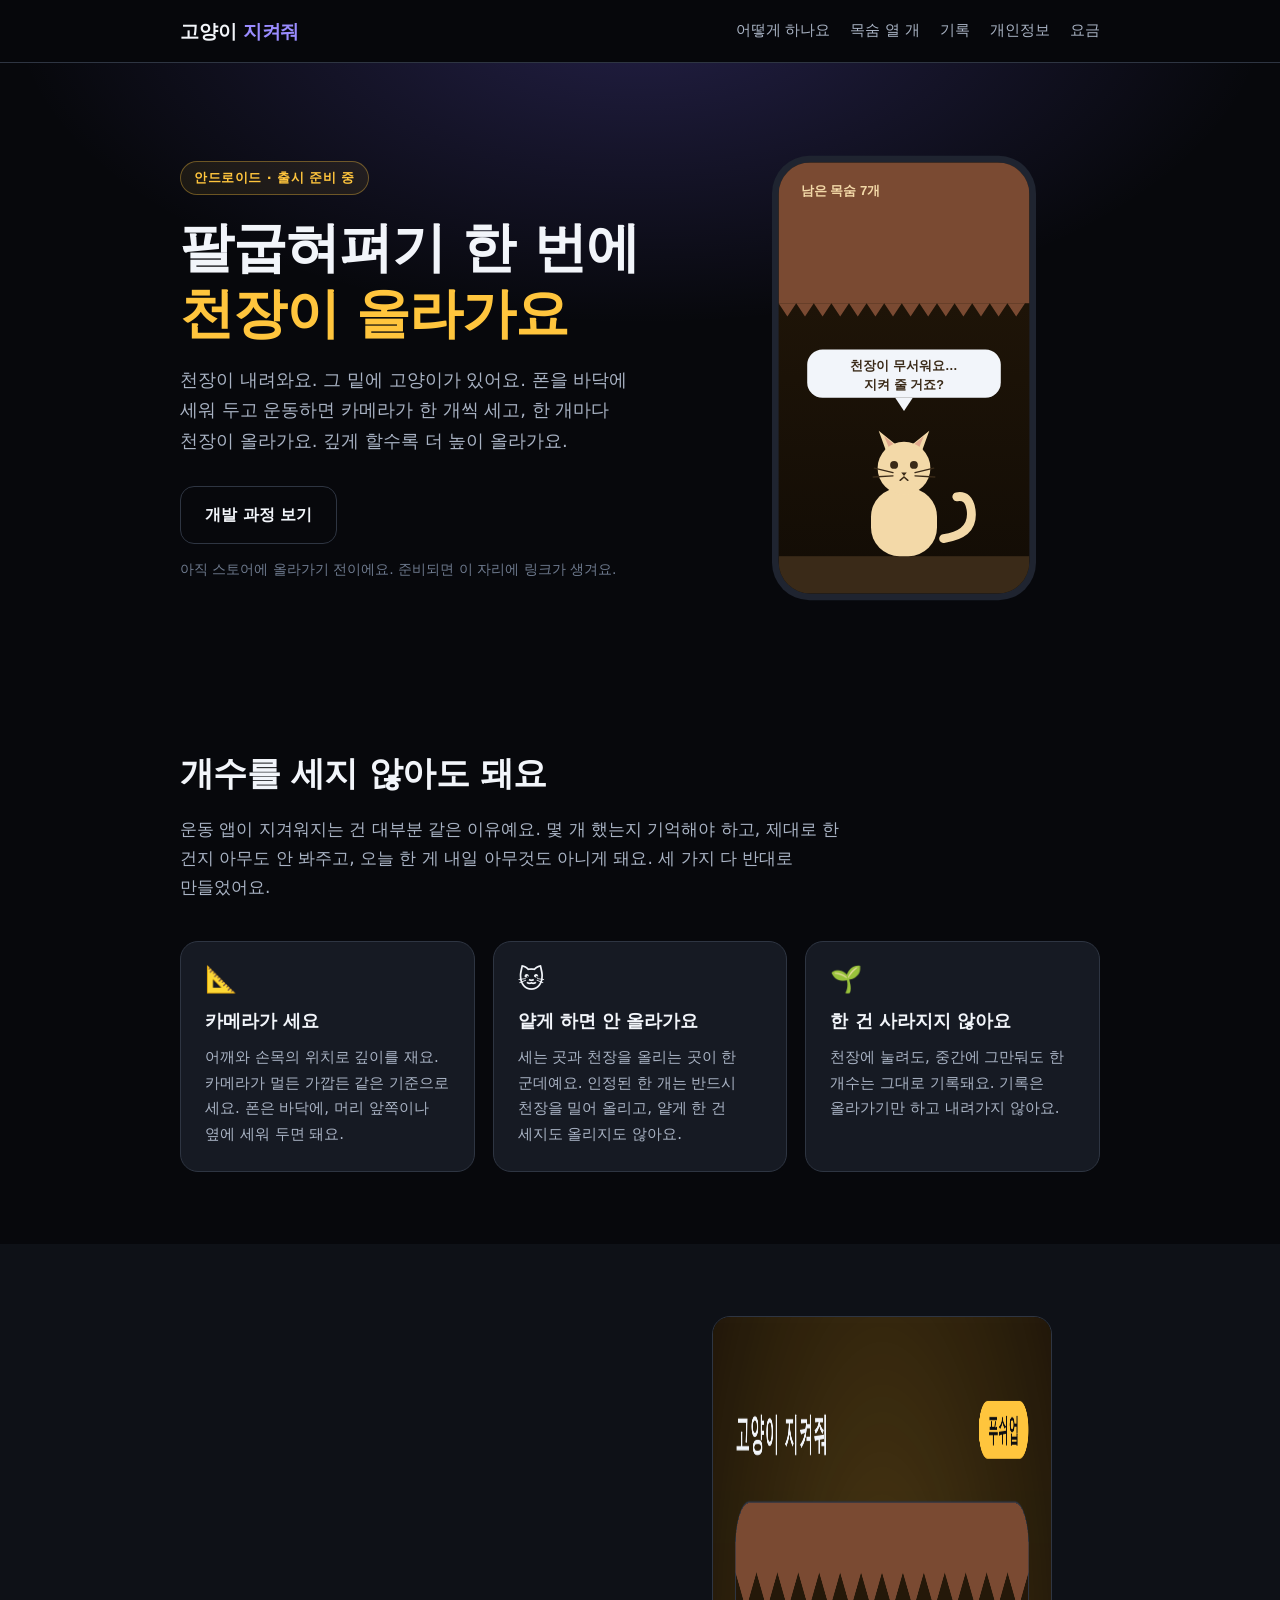
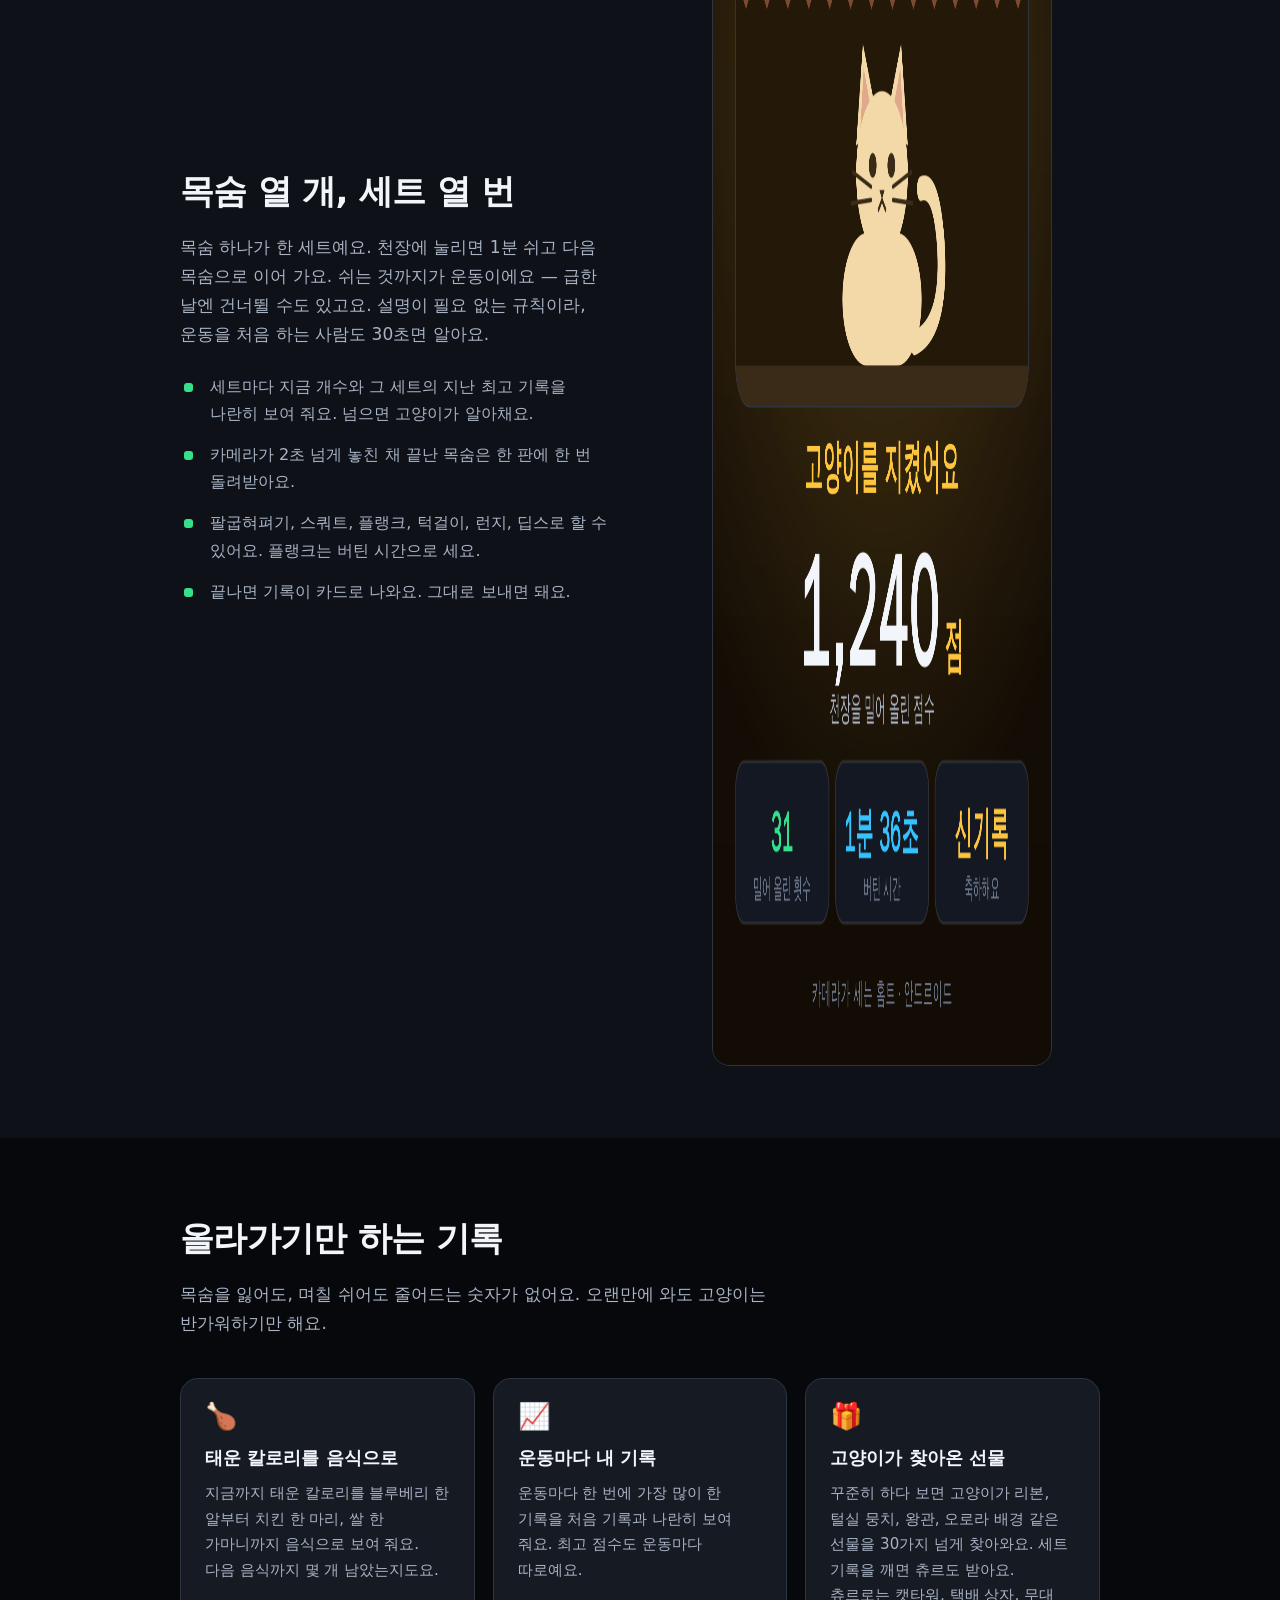
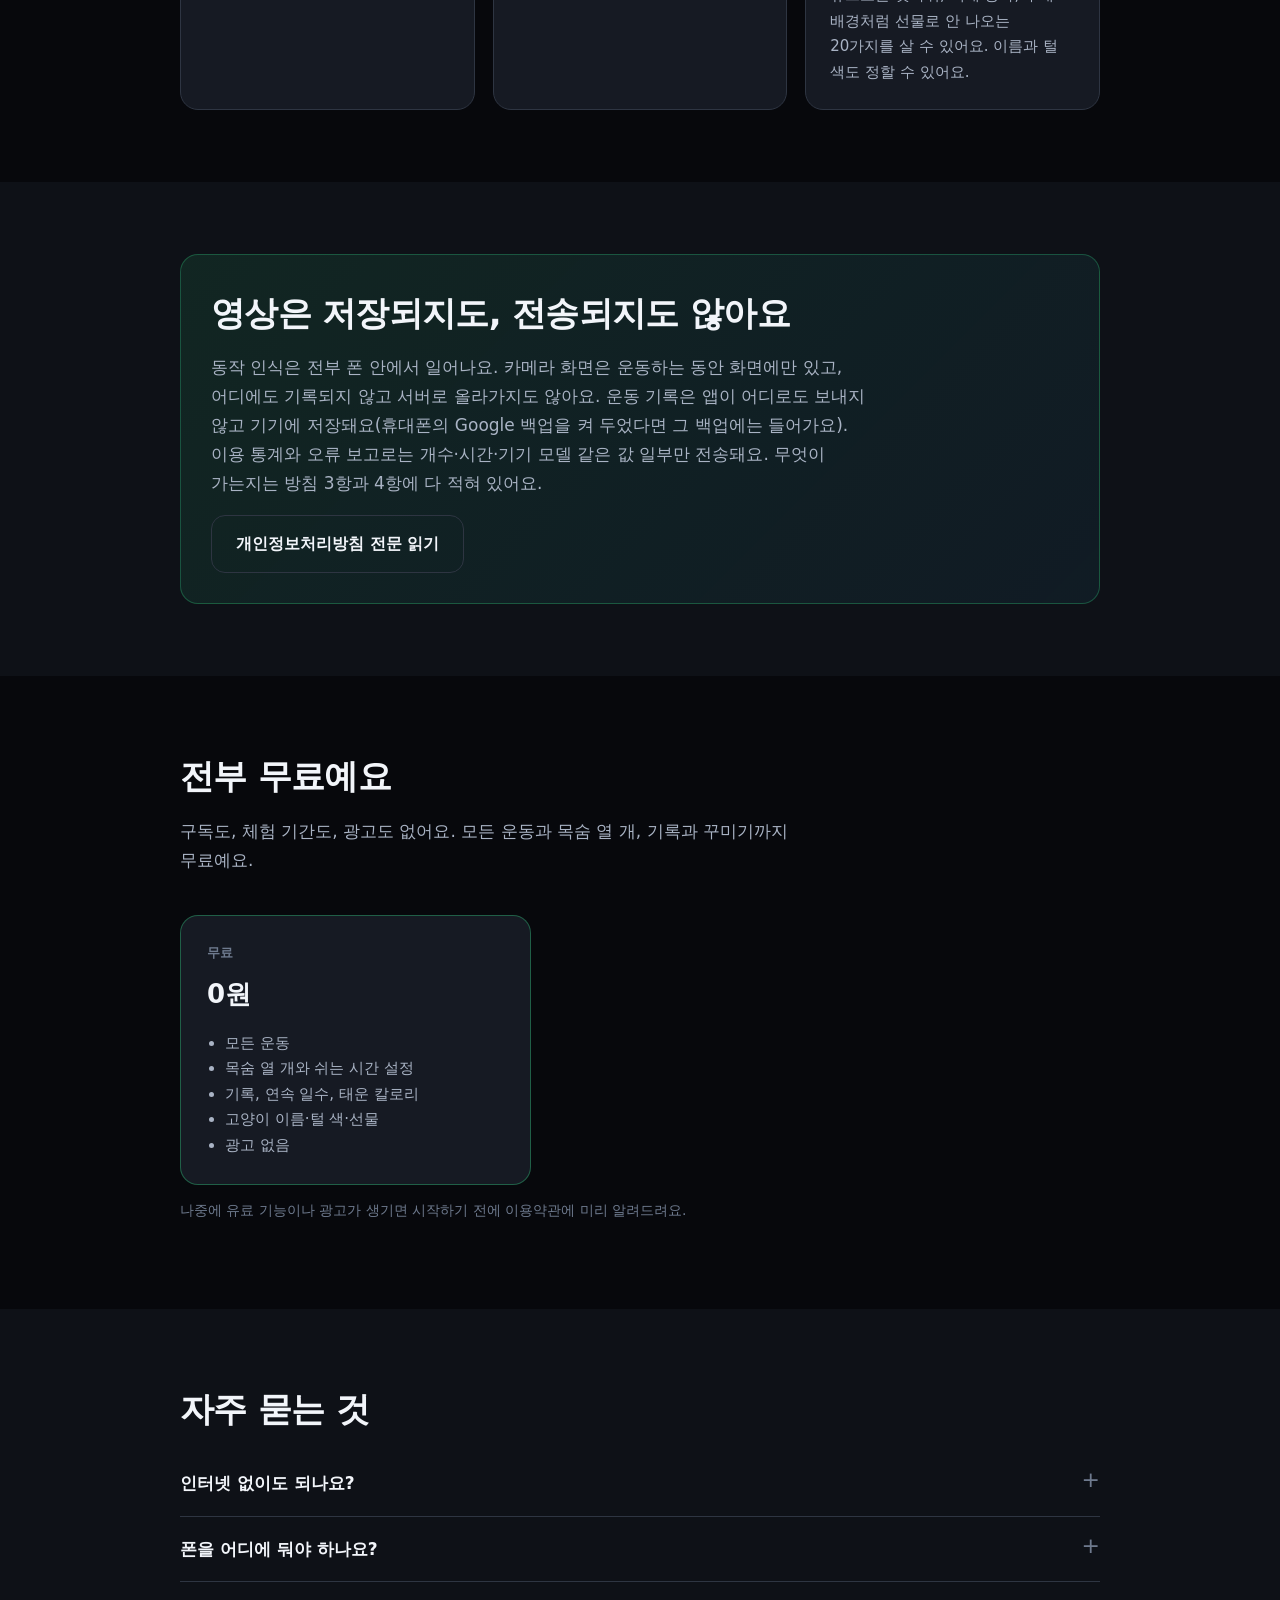
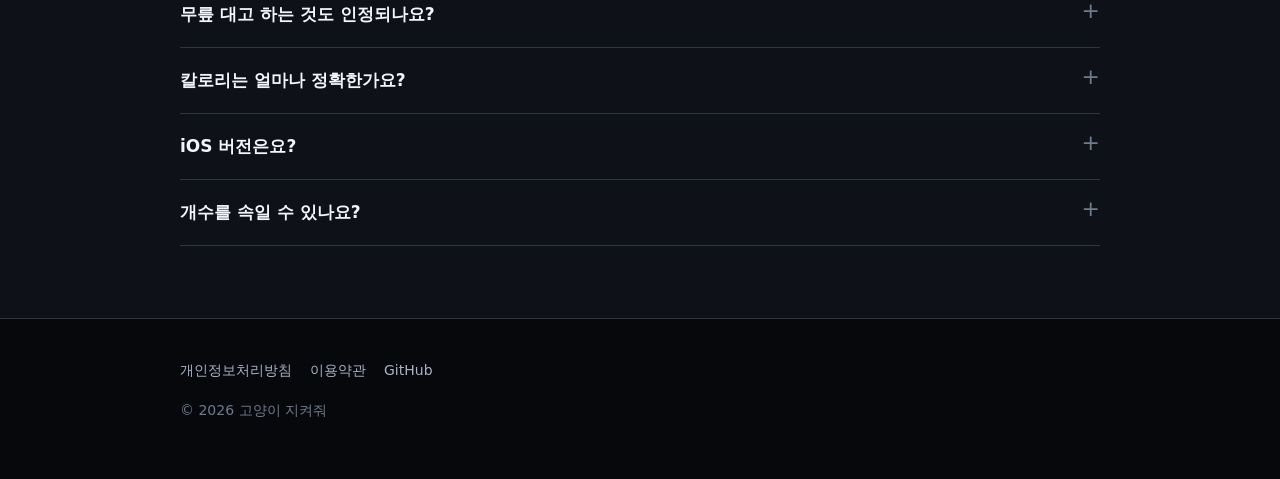
==== commit a5cfdfa6: "Draw the run's toy behind the ceiling; build :app here when Google's servers are reachable [skip ci]" ====
--- a/site/index.html
+++ b/site/index.html
@@ -165,7 +165,7 @@
       <div class="card">
         <span class="mark">🎁</span>
         <h3>고양이가 찾아온 선물</h3>
-        <p>꾸준히 하다 보면 고양이가 리본, 밀짚모자, 안경, 왕관 같은 선물을 찾아와요. 세트 기록을 깨면 츄르도 받아요. 츄르로는 선물로 안 나오는 걸 살 수 있어요. 이름과 털 색도 정할 수 있어요.</p>
+        <p>꾸준히 하다 보면 고양이가 리본, 털실 뭉치, 왕관, 오로라 배경 같은 선물을 30가지 넘게 찾아와요. 세트 기록을 깨면 츄르도 받아요. 츄르로는 캣타워, 택배 상자, 무대 배경처럼 선물로 안 나오는 20가지를 살 수 있어요. 이름과 털 색도 정할 수 있어요.</p>
       </div>
     </div>
   </div>
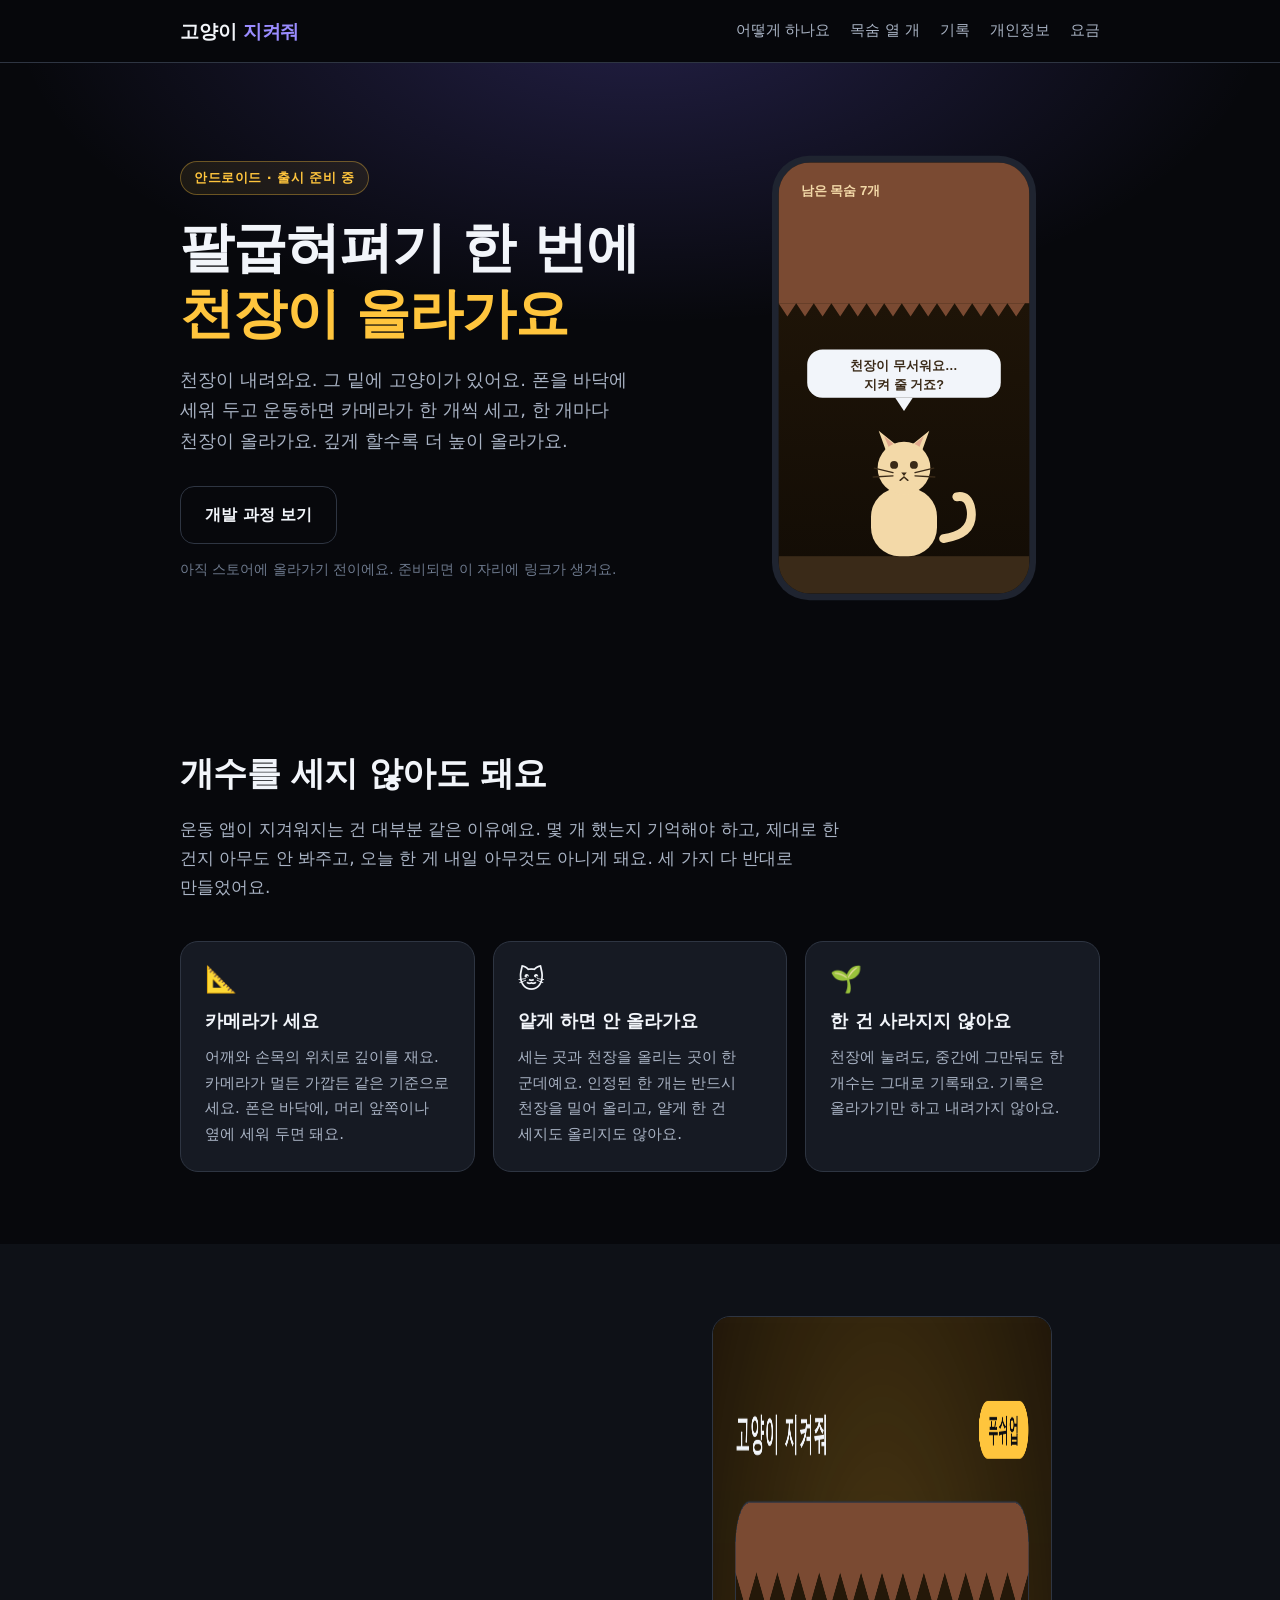
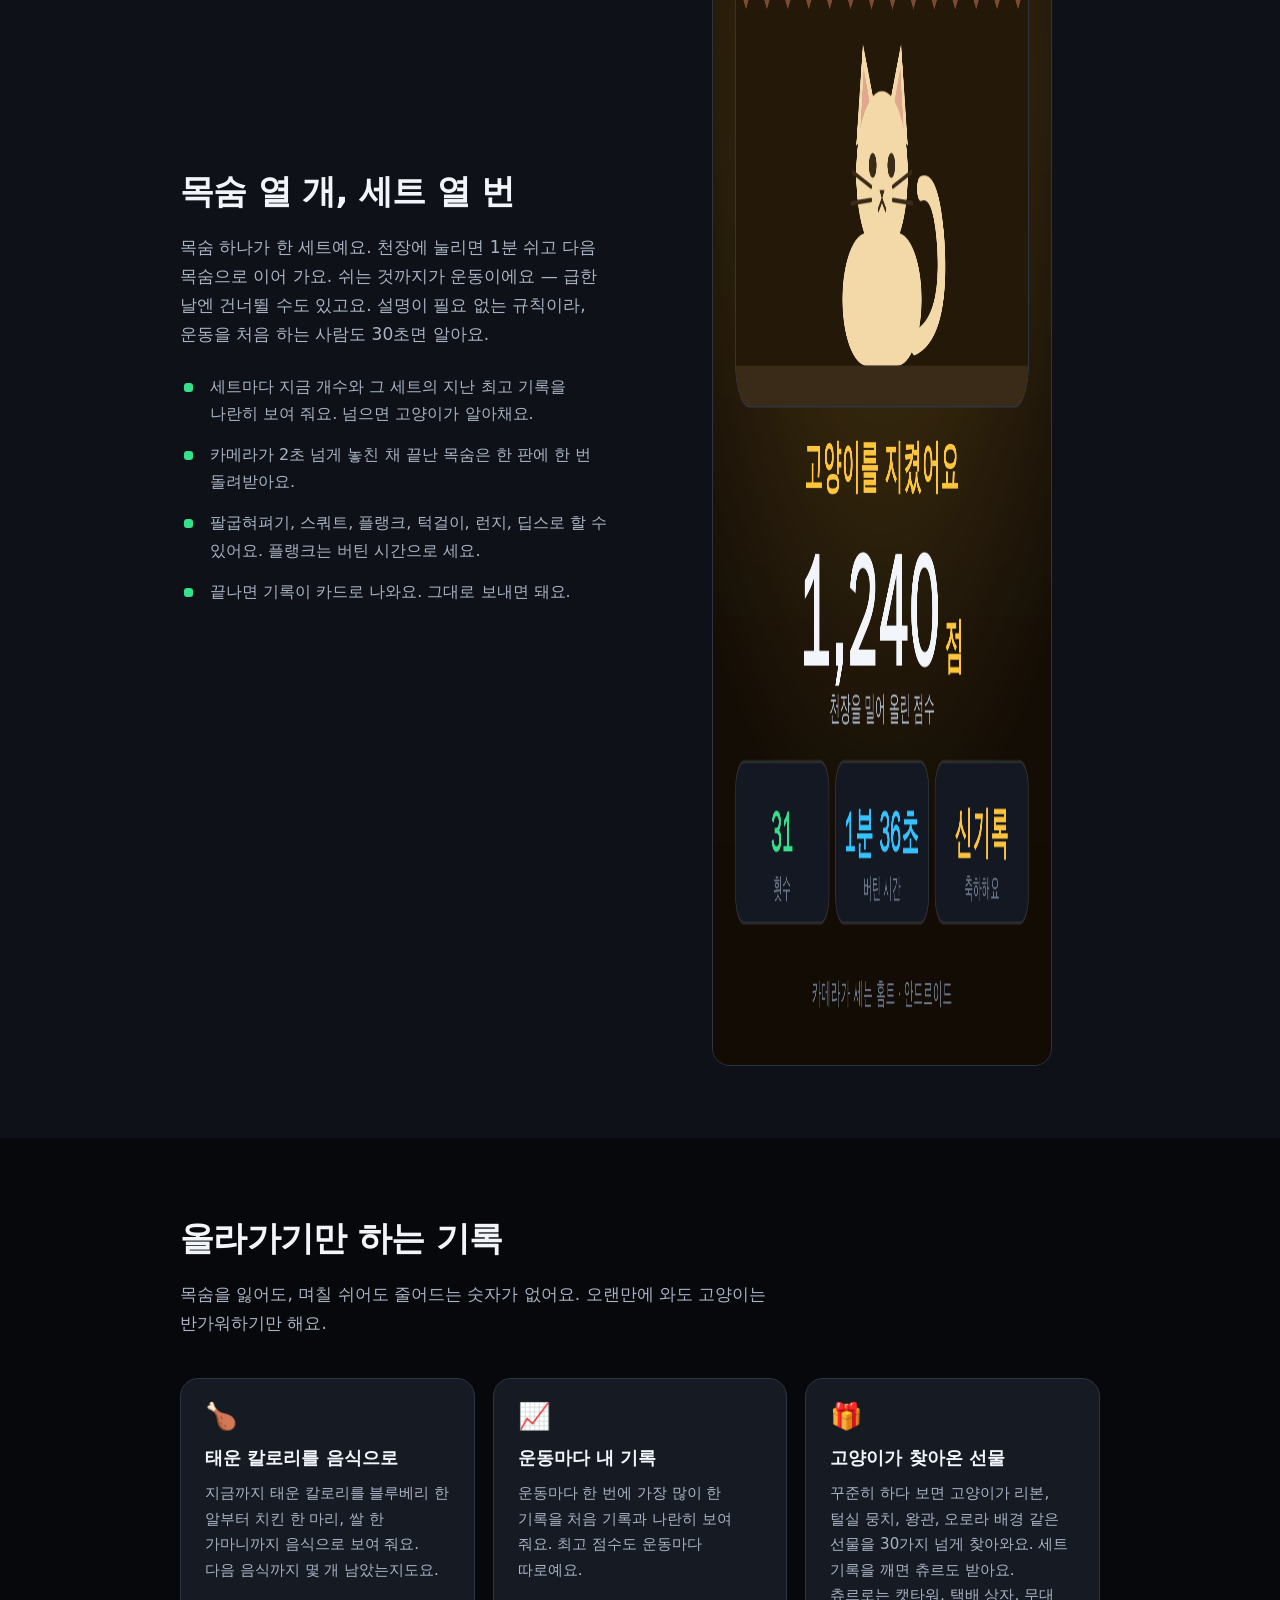
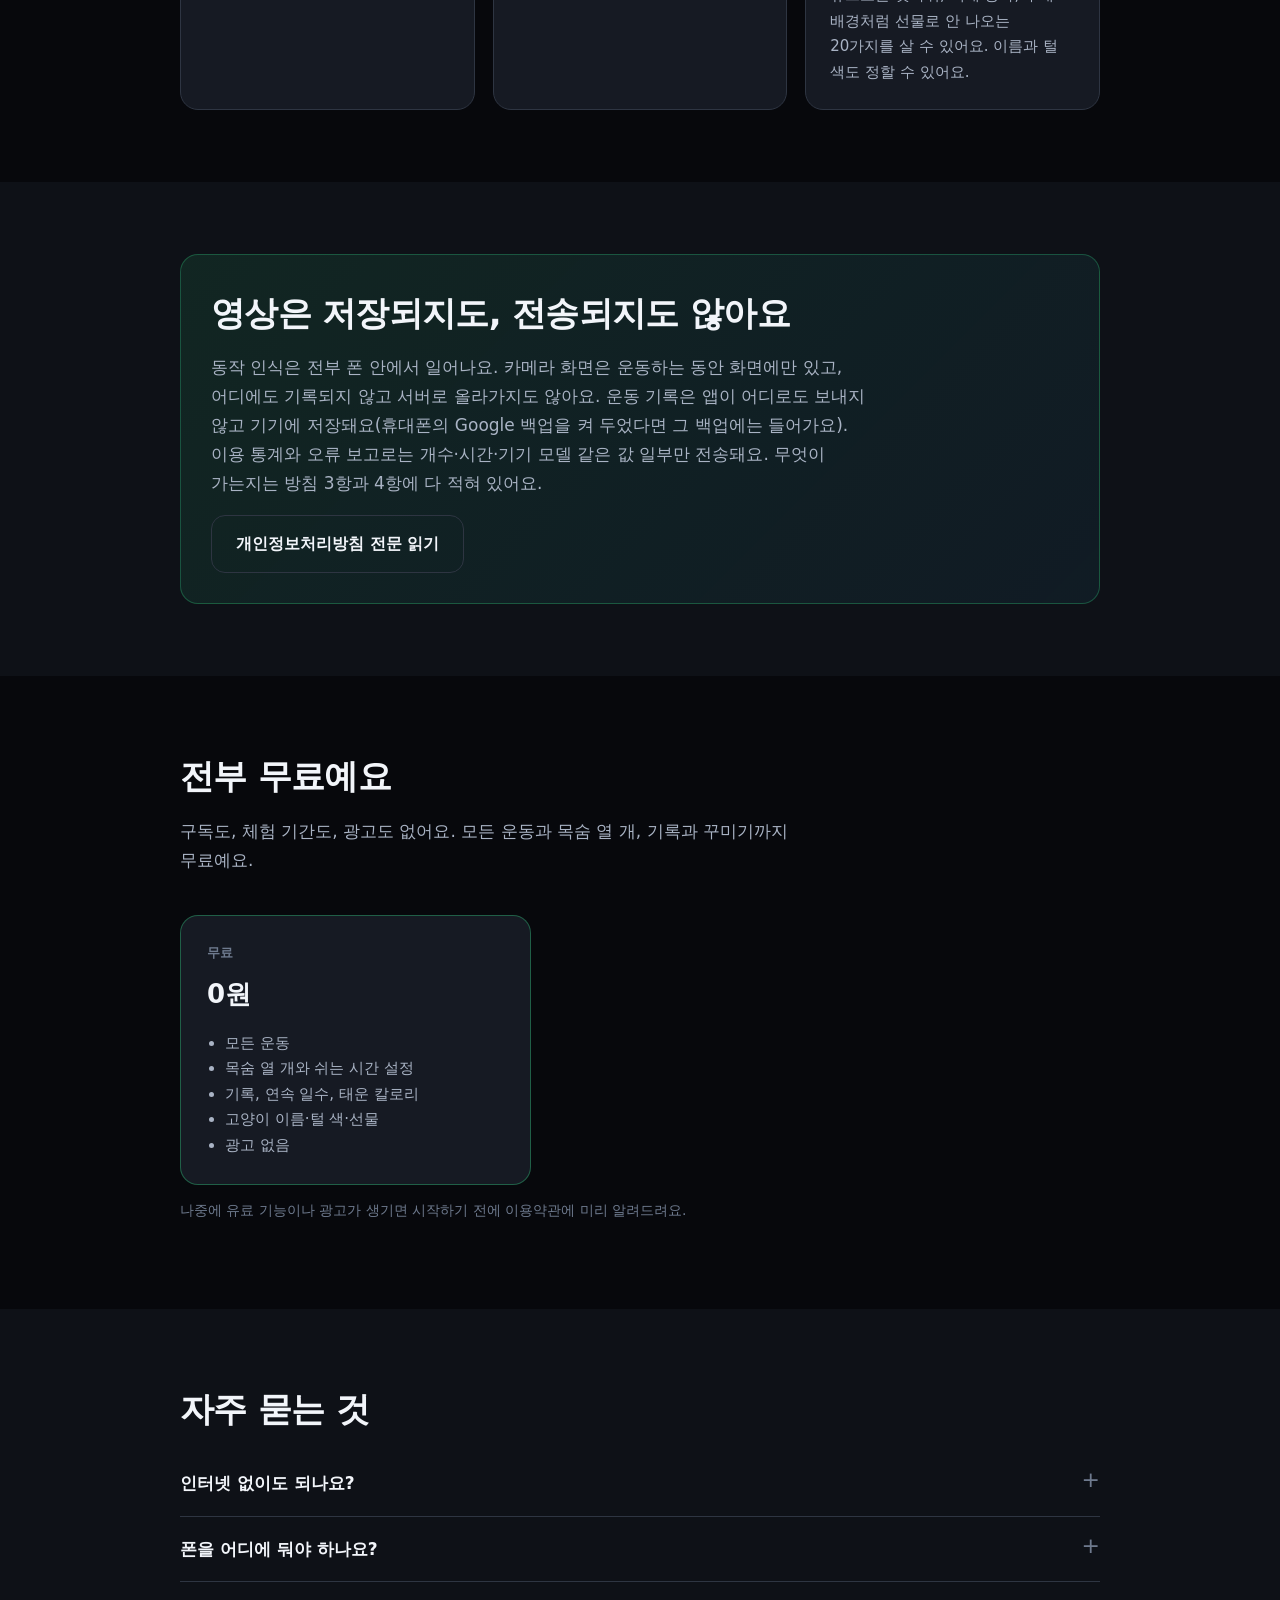
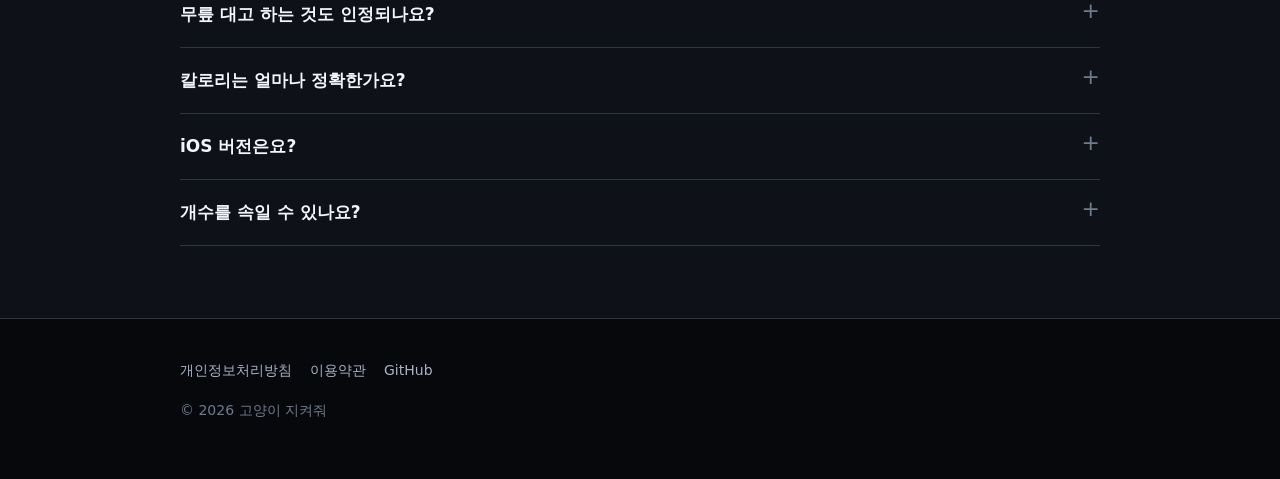
==== commit feb0efd4: "Call the share card's rep tile 횟수 The owner asked for the shorter word. The site's sample card is re" ====
--- a/site/index.html
+++ b/site/index.html
@@ -140,7 +140,7 @@
           <li>끝나면 기록이 카드로 나와요. 그대로 보내면 돼요.</li>
         </ul>
       </div>
-      <img src="assets/card-survival.png" alt="고양이 지켜줘 기록 카드. 푸쉬업 1,240점, 밀어 올린 횟수 31회, 버틴 시간 1분 36초, 신기록." width="1080" height="1350" loading="lazy">
+      <img src="assets/card-survival.png" alt="고양이 지켜줘 기록 카드. 푸쉬업 1,240점, 횟수 31회, 버틴 시간 1분 36초, 신기록." width="1080" height="1350" loading="lazy">
     </div>
   </div>
 </section>
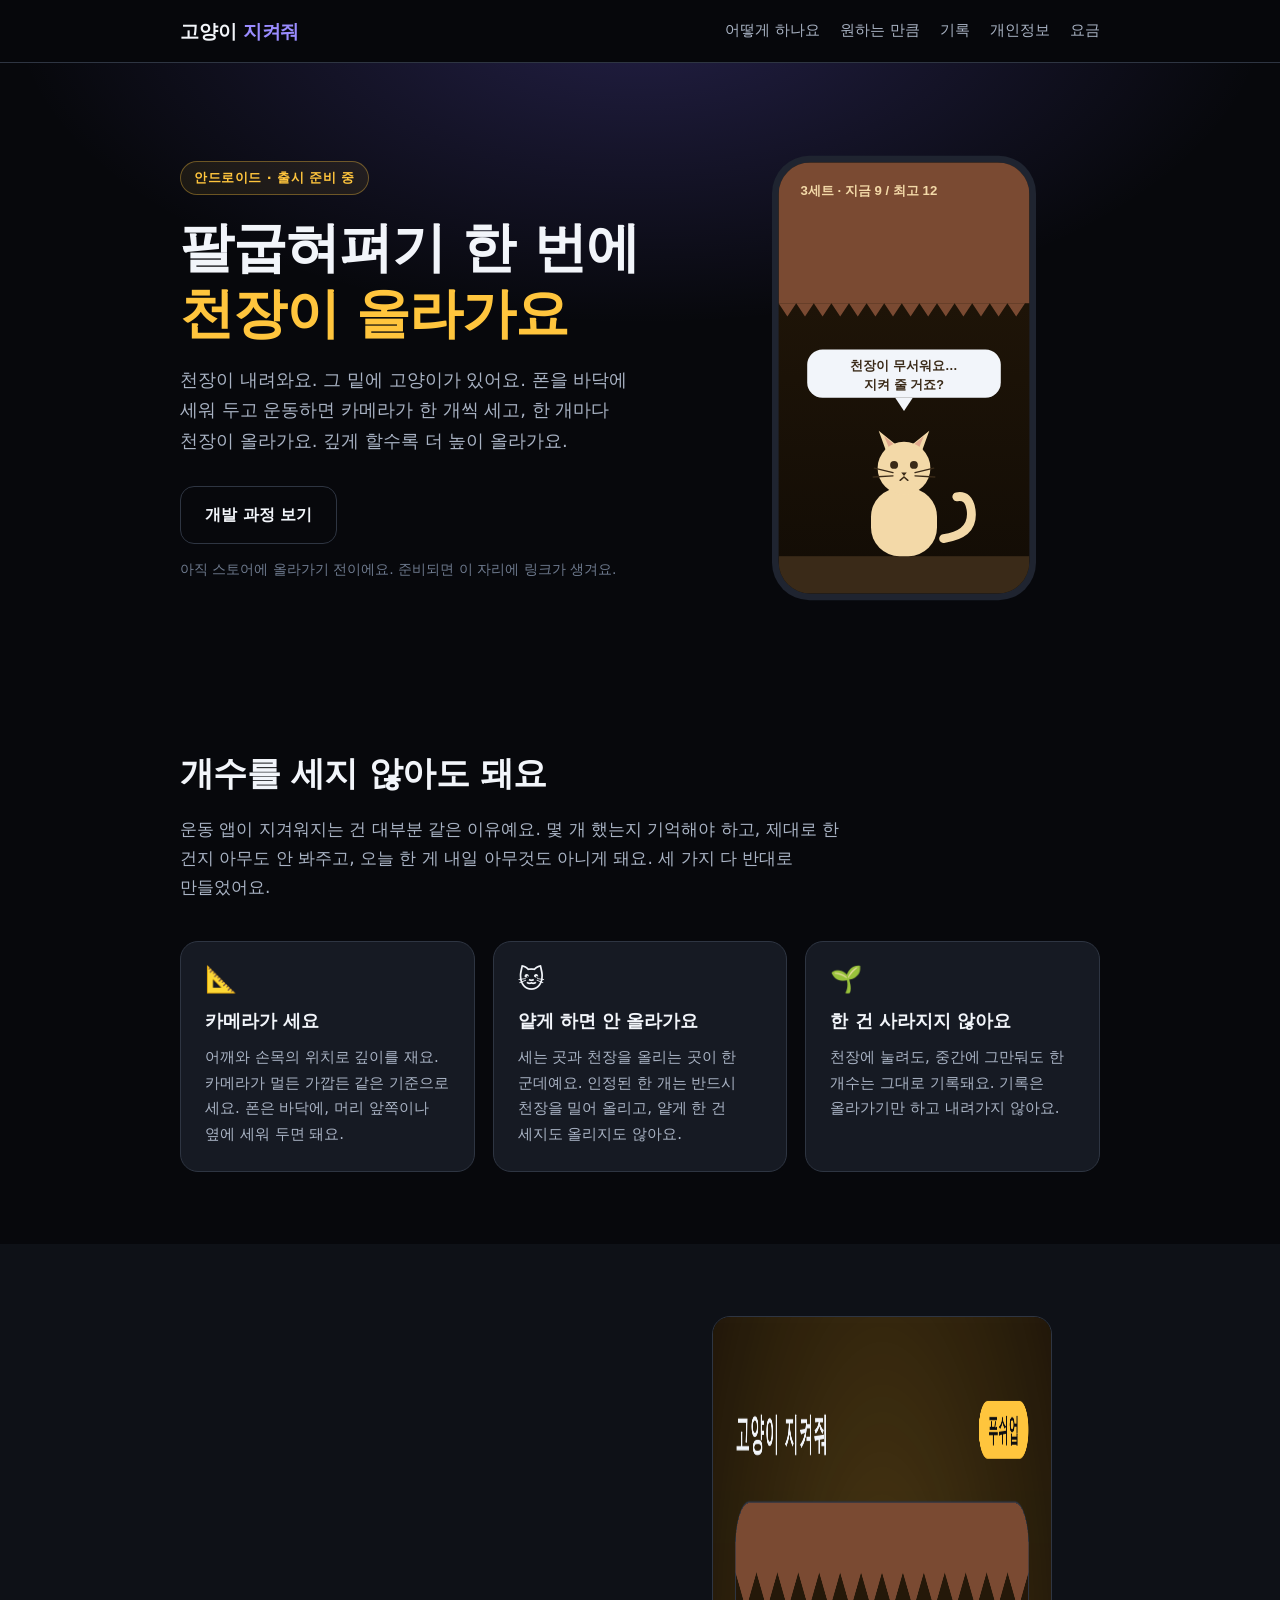
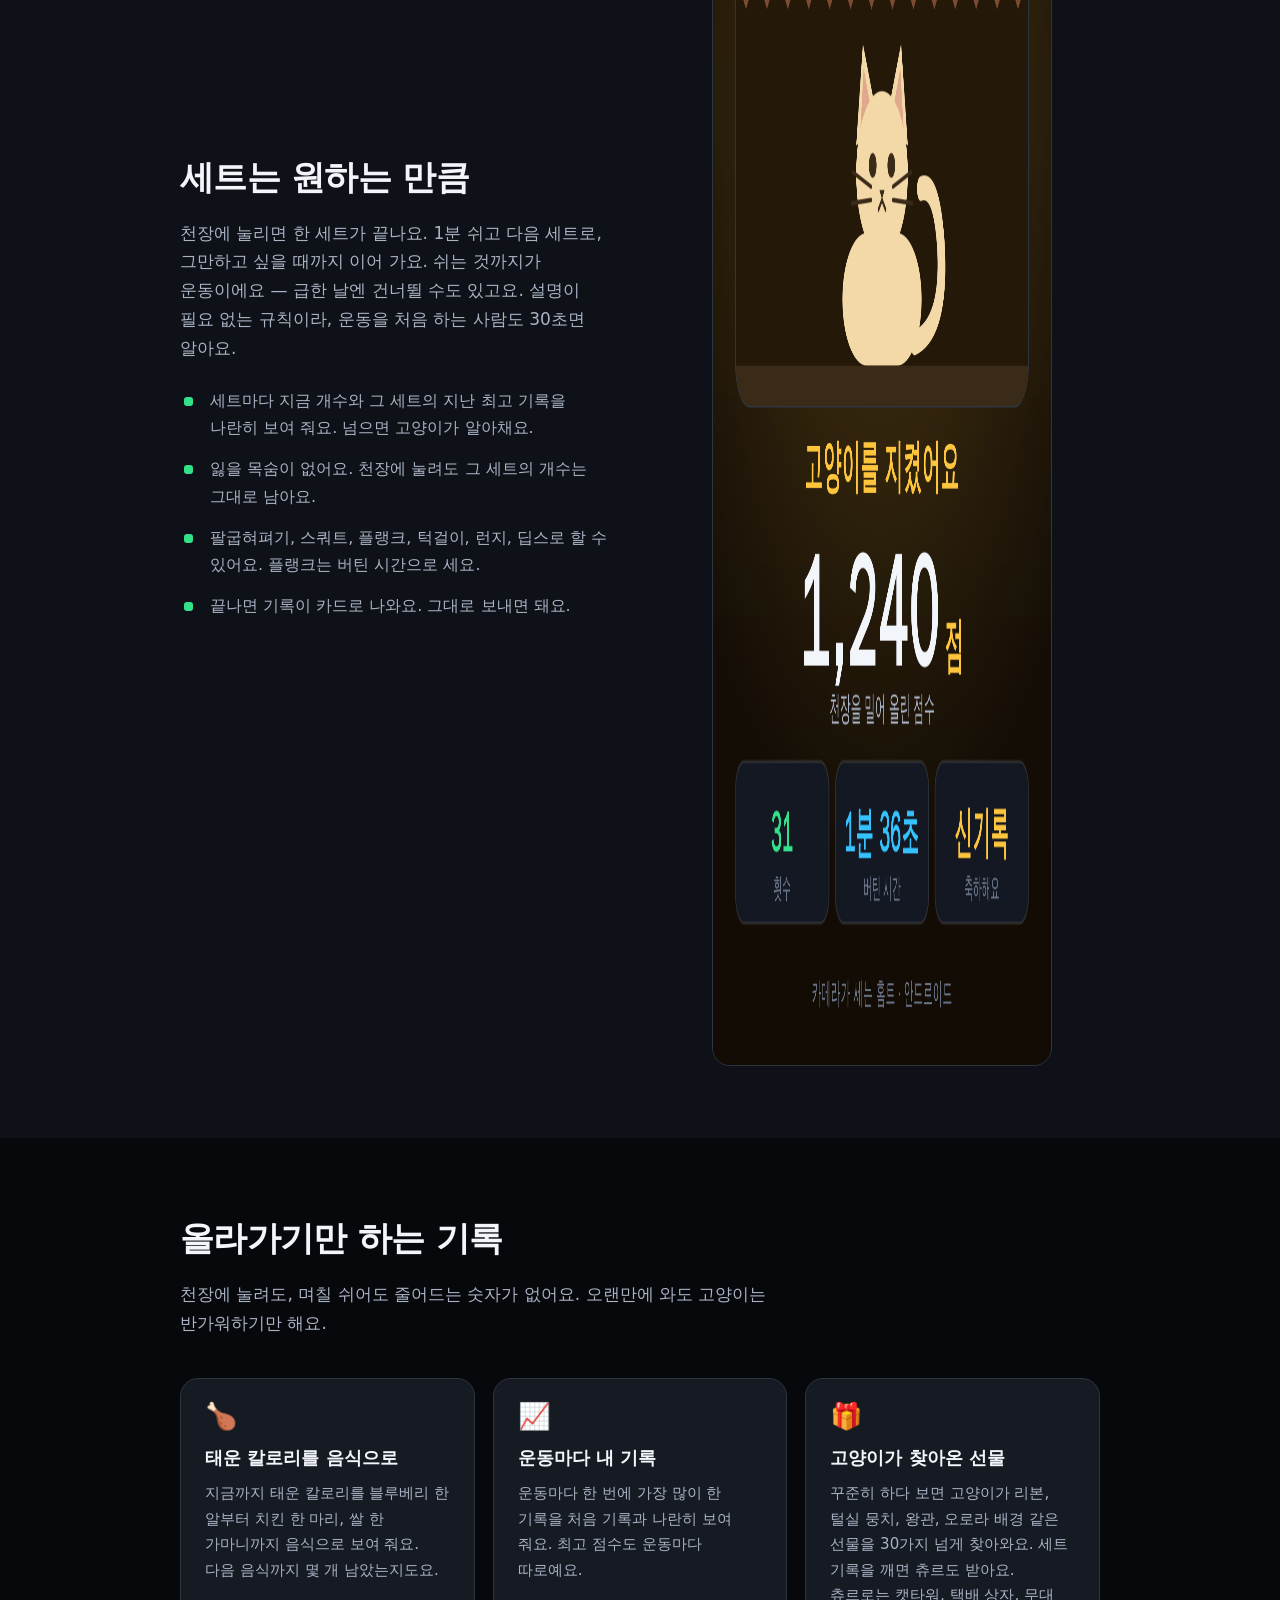
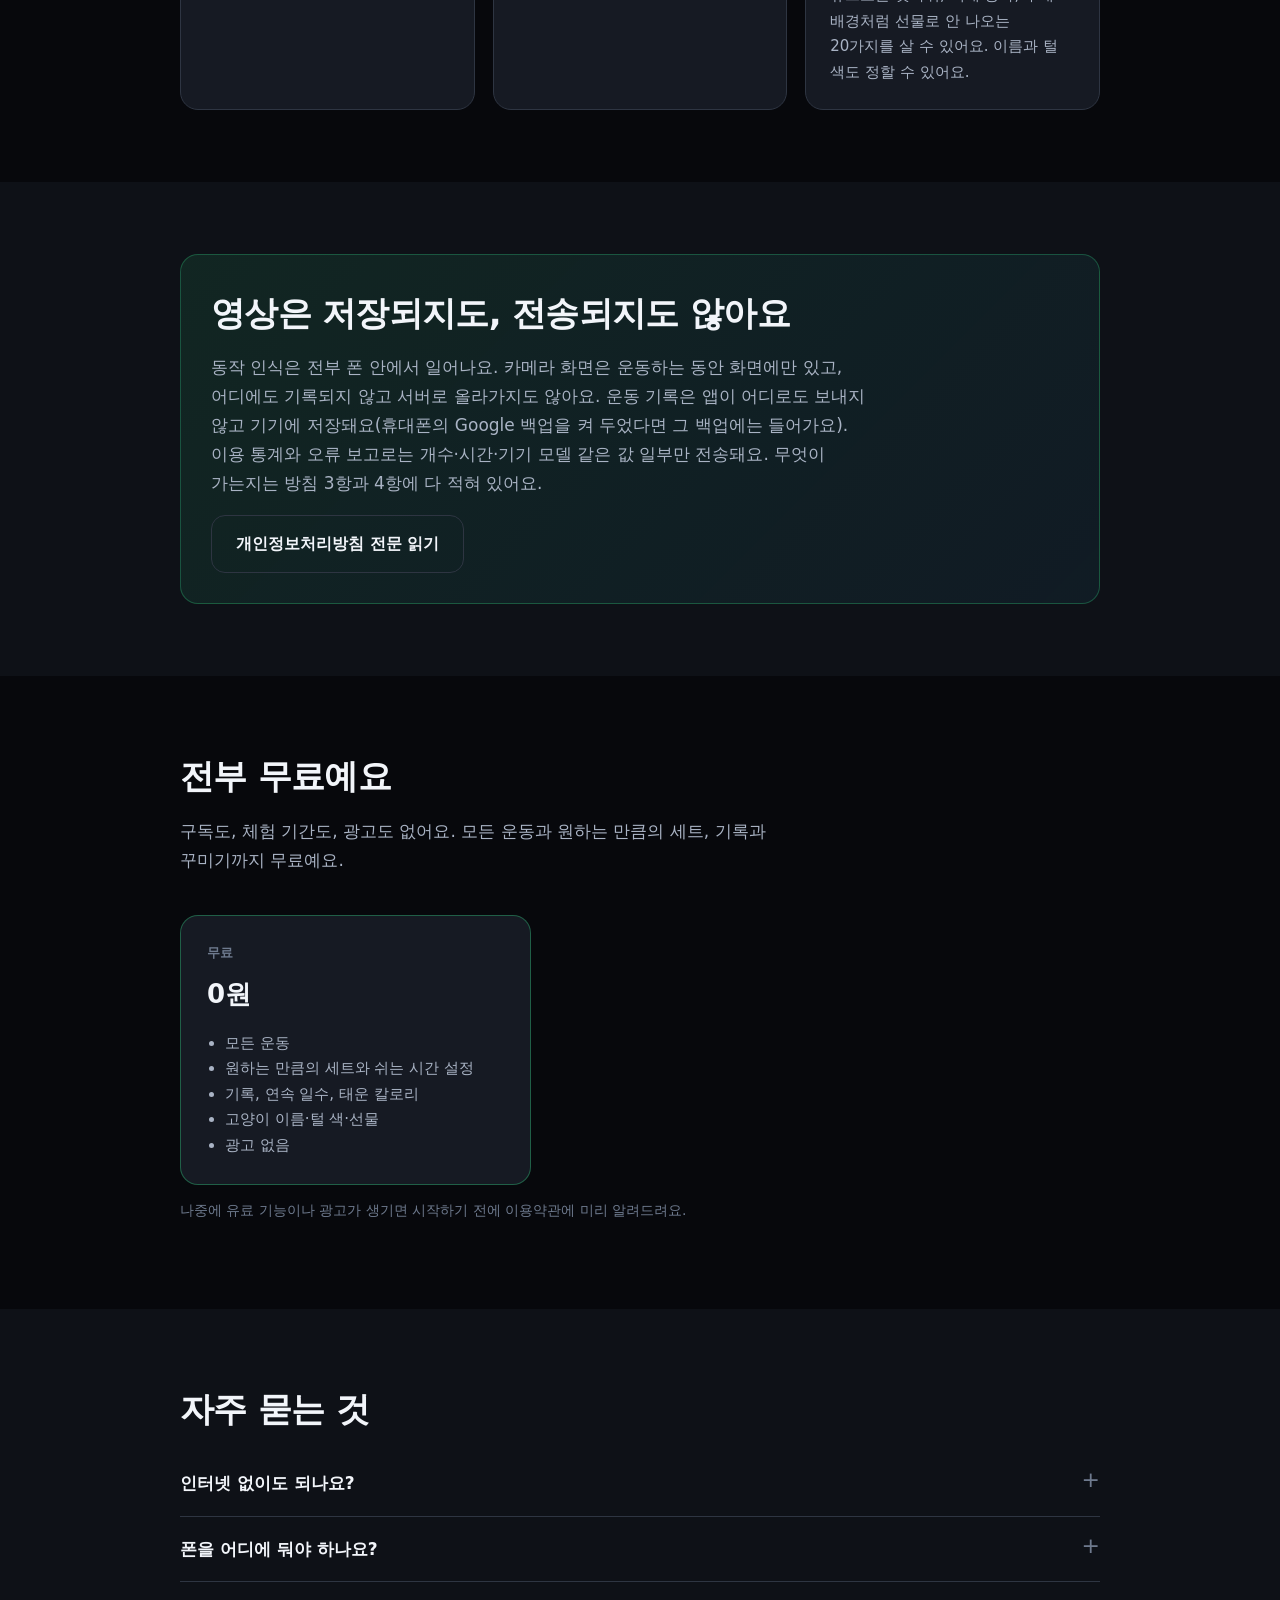
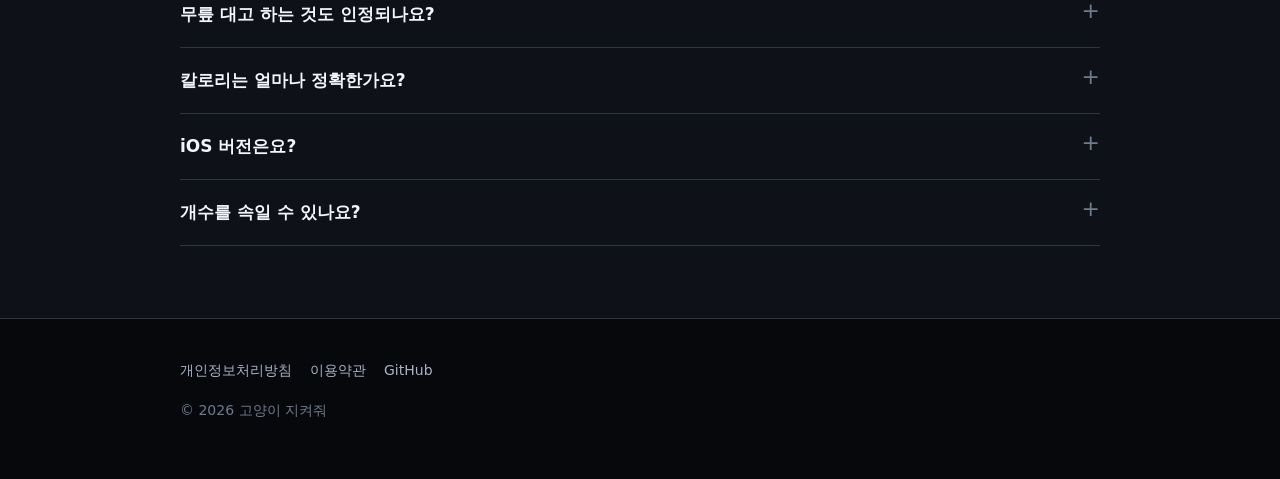
==== commit 9e65c1bf: "Take the lives out: a session is as many sets as the user wants By the owner's decision a session no" ====
--- a/site/index.html
+++ b/site/index.html
@@ -25,7 +25,7 @@
     <a class="wordmark" href="./">고양이 <span>지켜줘</span></a>
     <nav>
       <a href="#how">어떻게 하나요</a>
-      <a href="#lives">목숨 열 개</a>
+      <a href="#sets">원하는 만큼</a>
       <a href="#growth">기록</a>
       <a href="#privacy">개인정보</a>
       <a href="#price">요금</a>
@@ -74,7 +74,7 @@
         <rect x="36" y="372" width="228" height="34" fill="#3a2a18"/>
       </g>
 
-      <text x="56" y="44" fill="#f3d9a8" font-size="12" font-family="sans-serif" font-weight="700">남은 목숨 7개</text>
+      <text x="56" y="44" fill="#f3d9a8" font-size="12" font-family="sans-serif" font-weight="700">3세트 · 지금 9 / 최고 12</text>
 
       <!-- what the cat says while it waits -->
       <rect x="62" y="184" width="176" height="44" rx="14" fill="#f2f5fa"/>
@@ -124,18 +124,18 @@
   </div>
 </section>
 
-<section class="alt" id="lives">
+<section class="alt" id="sets">
   <div class="wrap">
     <div class="split">
       <div>
-        <h2>목숨 열 개, 세트 열 번</h2>
+        <h2>세트는 원하는 만큼</h2>
         <p class="section-lede" style="margin-bottom:0">
-          목숨 하나가 한 세트예요. 천장에 눌리면 1분 쉬고 다음 목숨으로 이어 가요. 쉬는 것까지가 운동이에요 —
-          급한 날엔 건너뛸 수도 있고요. 설명이 필요 없는 규칙이라, 운동을 처음 하는 사람도 30초면 알아요.
+          천장에 눌리면 한 세트가 끝나요. 1분 쉬고 다음 세트로, 그만하고 싶을 때까지 이어 가요. 쉬는 것까지가
+          운동이에요 — 급한 날엔 건너뛸 수도 있고요. 설명이 필요 없는 규칙이라, 운동을 처음 하는 사람도 30초면 알아요.
         </p>
         <ul class="checks">
           <li>세트마다 지금 개수와 그 세트의 지난 최고 기록을 나란히 보여 줘요. 넘으면 고양이가 알아채요.</li>
-          <li>카메라가 2초 넘게 놓친 채 끝난 목숨은 한 판에 한 번 돌려받아요.</li>
+          <li>잃을 목숨이 없어요. 천장에 눌려도 그 세트의 개수는 그대로 남아요.</li>
           <li>팔굽혀펴기, 스쿼트, 플랭크, 턱걸이, 런지, 딥스로 할 수 있어요. 플랭크는 버틴 시간으로 세요.</li>
           <li>끝나면 기록이 카드로 나와요. 그대로 보내면 돼요.</li>
         </ul>
@@ -149,7 +149,7 @@
   <div class="wrap">
     <h2>올라가기만 하는 기록</h2>
     <p class="section-lede">
-      목숨을 잃어도, 며칠 쉬어도 줄어드는 숫자가 없어요. 오랜만에 와도 고양이는 반가워하기만 해요.
+      천장에 눌려도, 며칠 쉬어도 줄어드는 숫자가 없어요. 오랜만에 와도 고양이는 반가워하기만 해요.
     </p>
     <div class="grid-3">
       <div class="card">
@@ -190,7 +190,7 @@
   <div class="wrap">
     <h2>전부 무료예요</h2>
     <p class="section-lede">
-      구독도, 체험 기간도, 광고도 없어요. 모든 운동과 목숨 열 개, 기록과 꾸미기까지 무료예요.
+      구독도, 체험 기간도, 광고도 없어요. 모든 운동과 원하는 만큼의 세트, 기록과 꾸미기까지 무료예요.
     </p>
     <div class="price-grid">
       <div class="price free">
@@ -198,7 +198,7 @@
         <div class="amount">0원</div>
         <ul>
           <li>모든 운동</li>
-          <li>목숨 열 개와 쉬는 시간 설정</li>
+          <li>원하는 만큼의 세트와 쉬는 시간 설정</li>
           <li>기록, 연속 일수, 태운 칼로리</li>
           <li>고양이 이름·털 색·선물</li>
           <li>광고 없음</li>
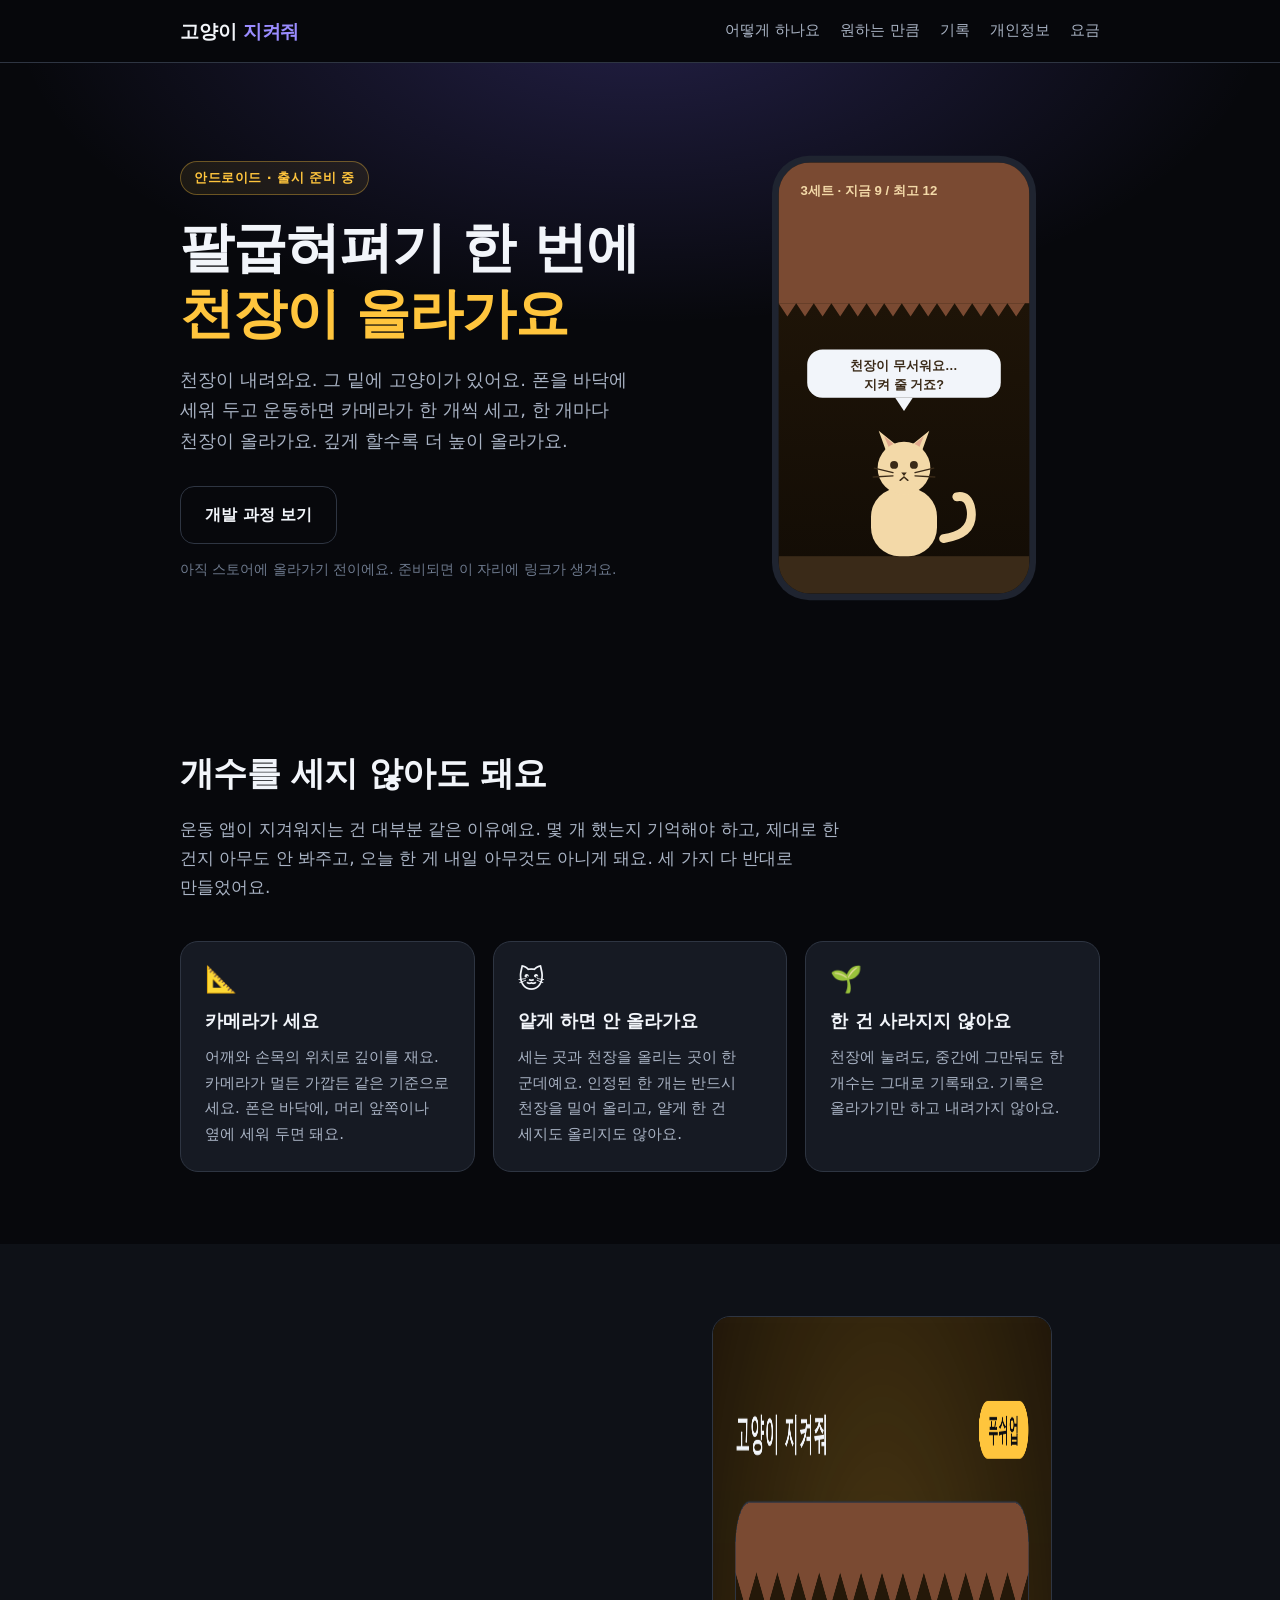
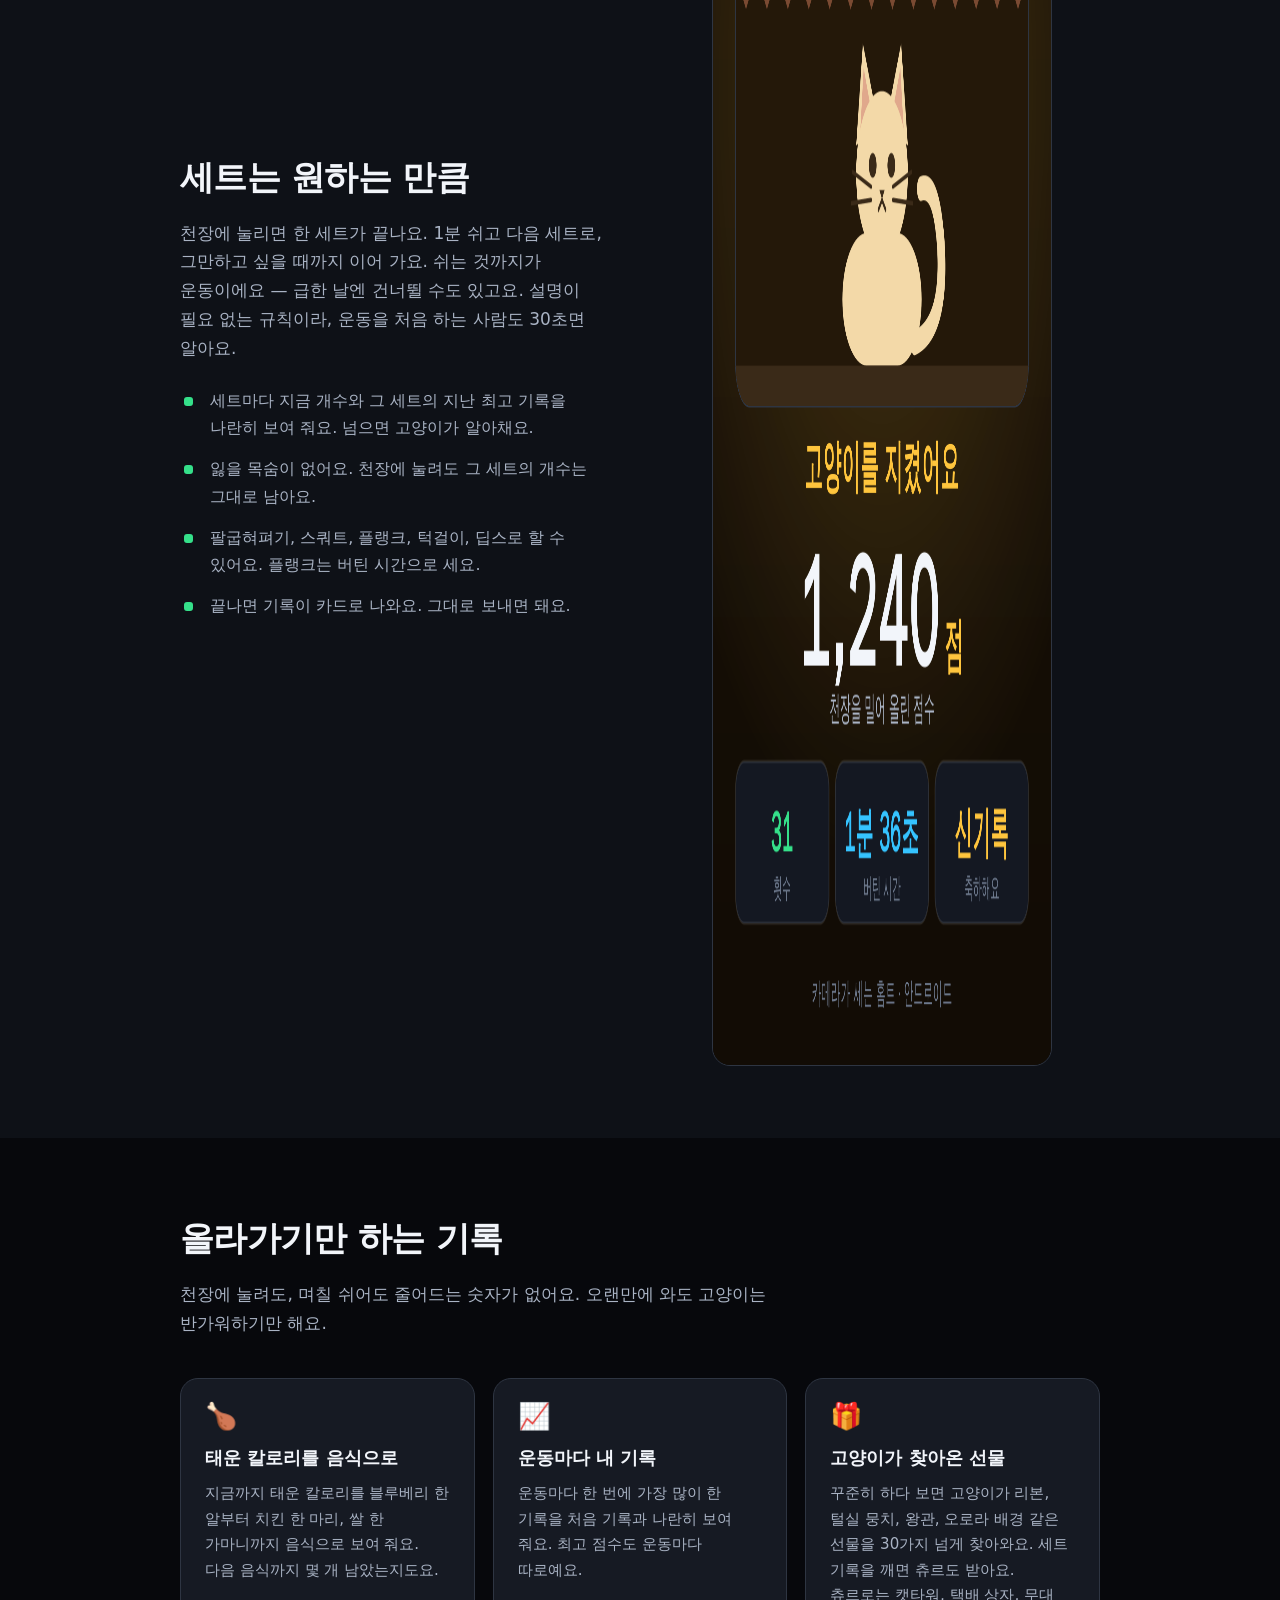
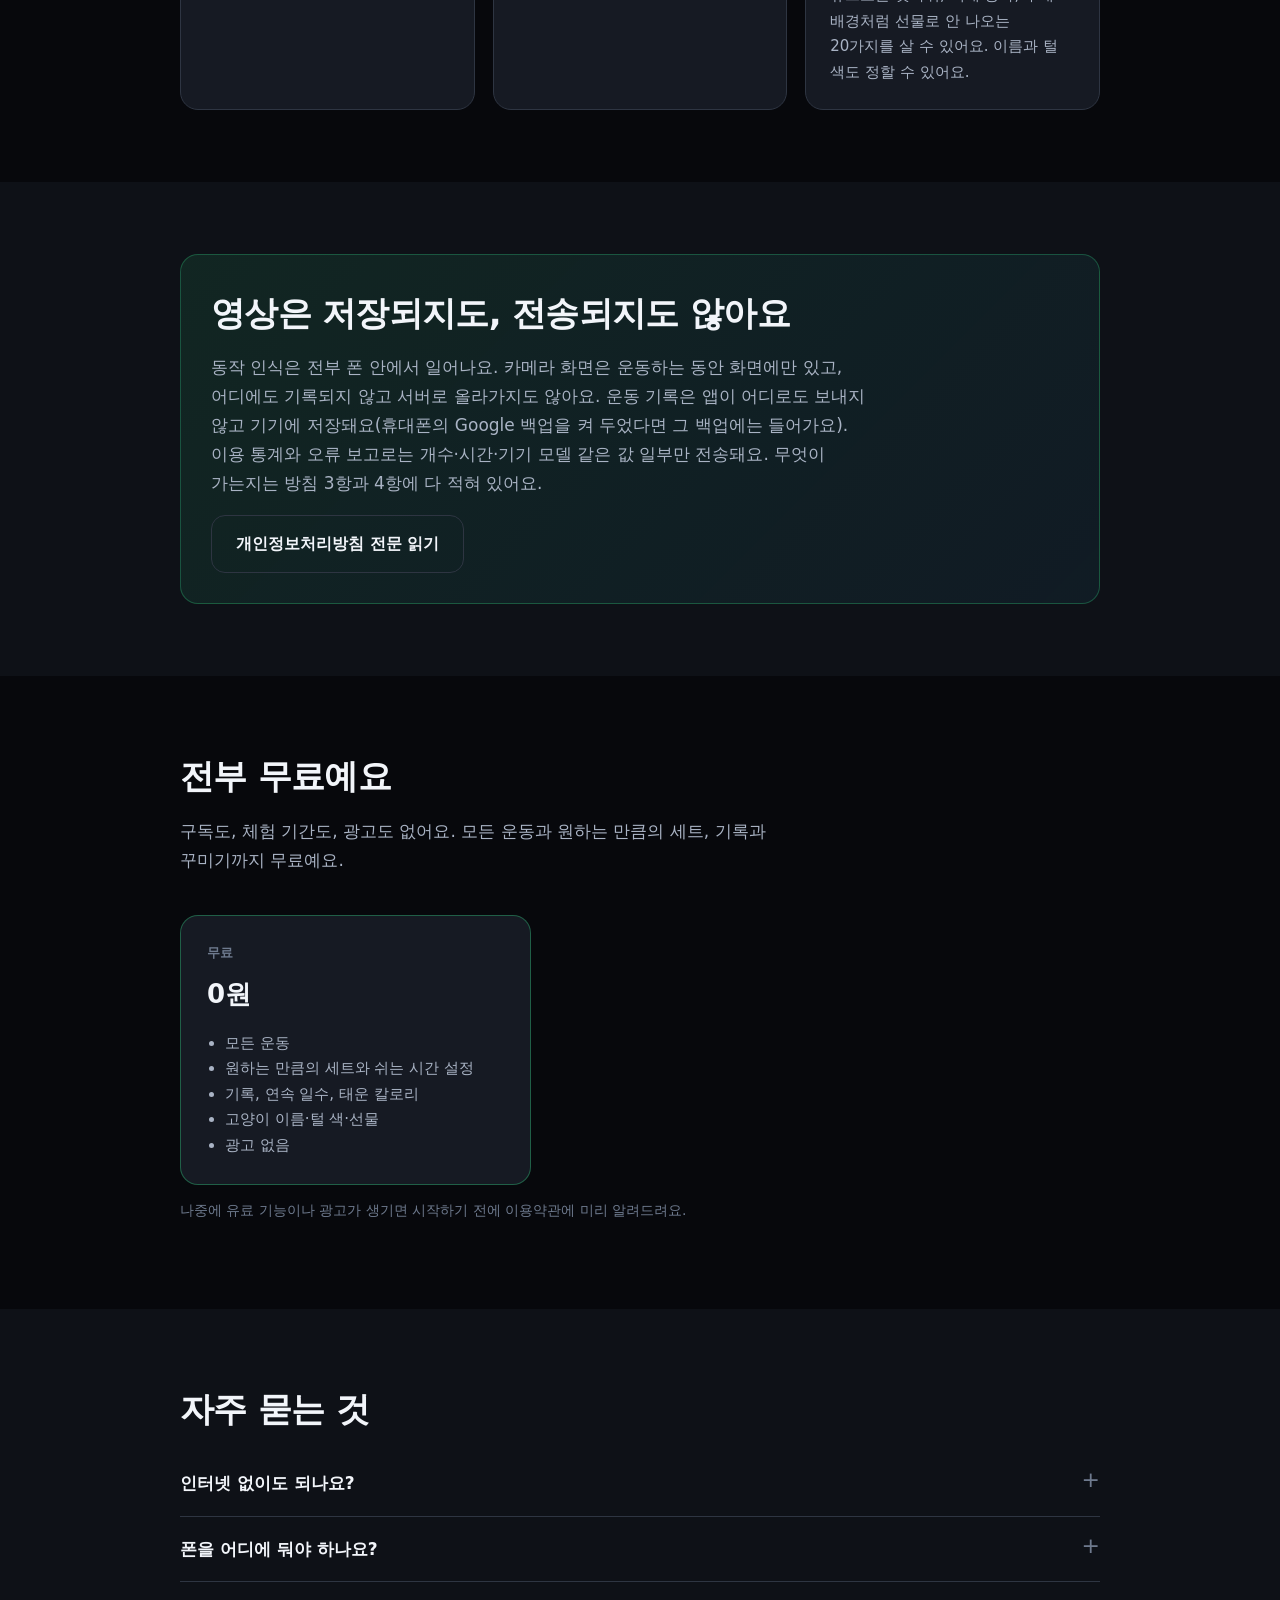
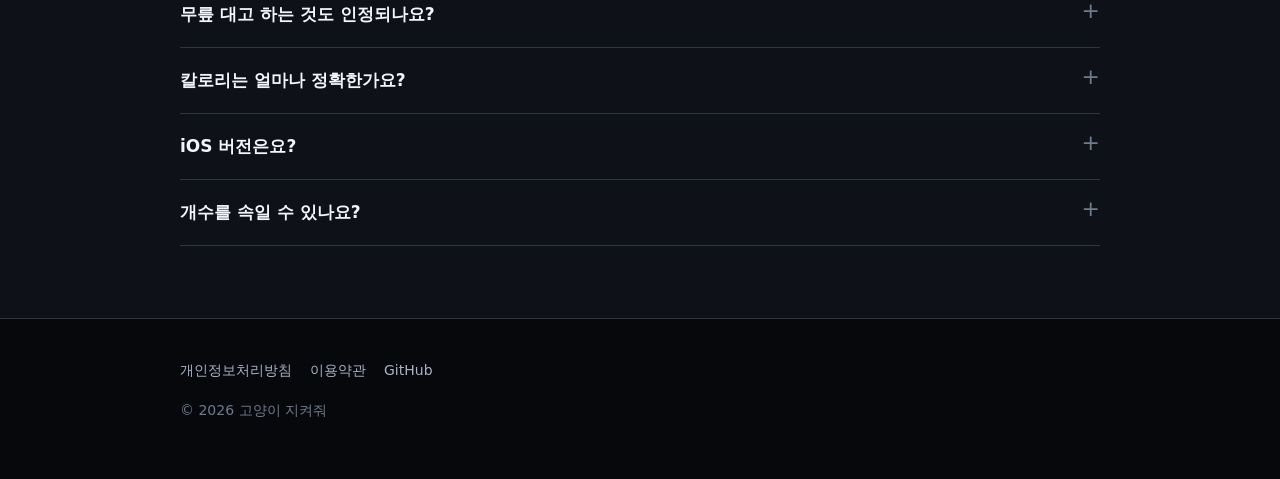
==== commit 567e0eec: "Take the lunge out By the owner's decision the lunge is gone entirely: the movement, its descriptor," ====
--- a/site/index.html
+++ b/site/index.html
@@ -136,7 +136,7 @@
         <ul class="checks">
           <li>세트마다 지금 개수와 그 세트의 지난 최고 기록을 나란히 보여 줘요. 넘으면 고양이가 알아채요.</li>
           <li>잃을 목숨이 없어요. 천장에 눌려도 그 세트의 개수는 그대로 남아요.</li>
-          <li>팔굽혀펴기, 스쿼트, 플랭크, 턱걸이, 런지, 딥스로 할 수 있어요. 플랭크는 버틴 시간으로 세요.</li>
+          <li>팔굽혀펴기, 스쿼트, 플랭크, 턱걸이, 딥스로 할 수 있어요. 플랭크는 버틴 시간으로 세요.</li>
           <li>끝나면 기록이 카드로 나와요. 그대로 보내면 돼요.</li>
         </ul>
       </div>
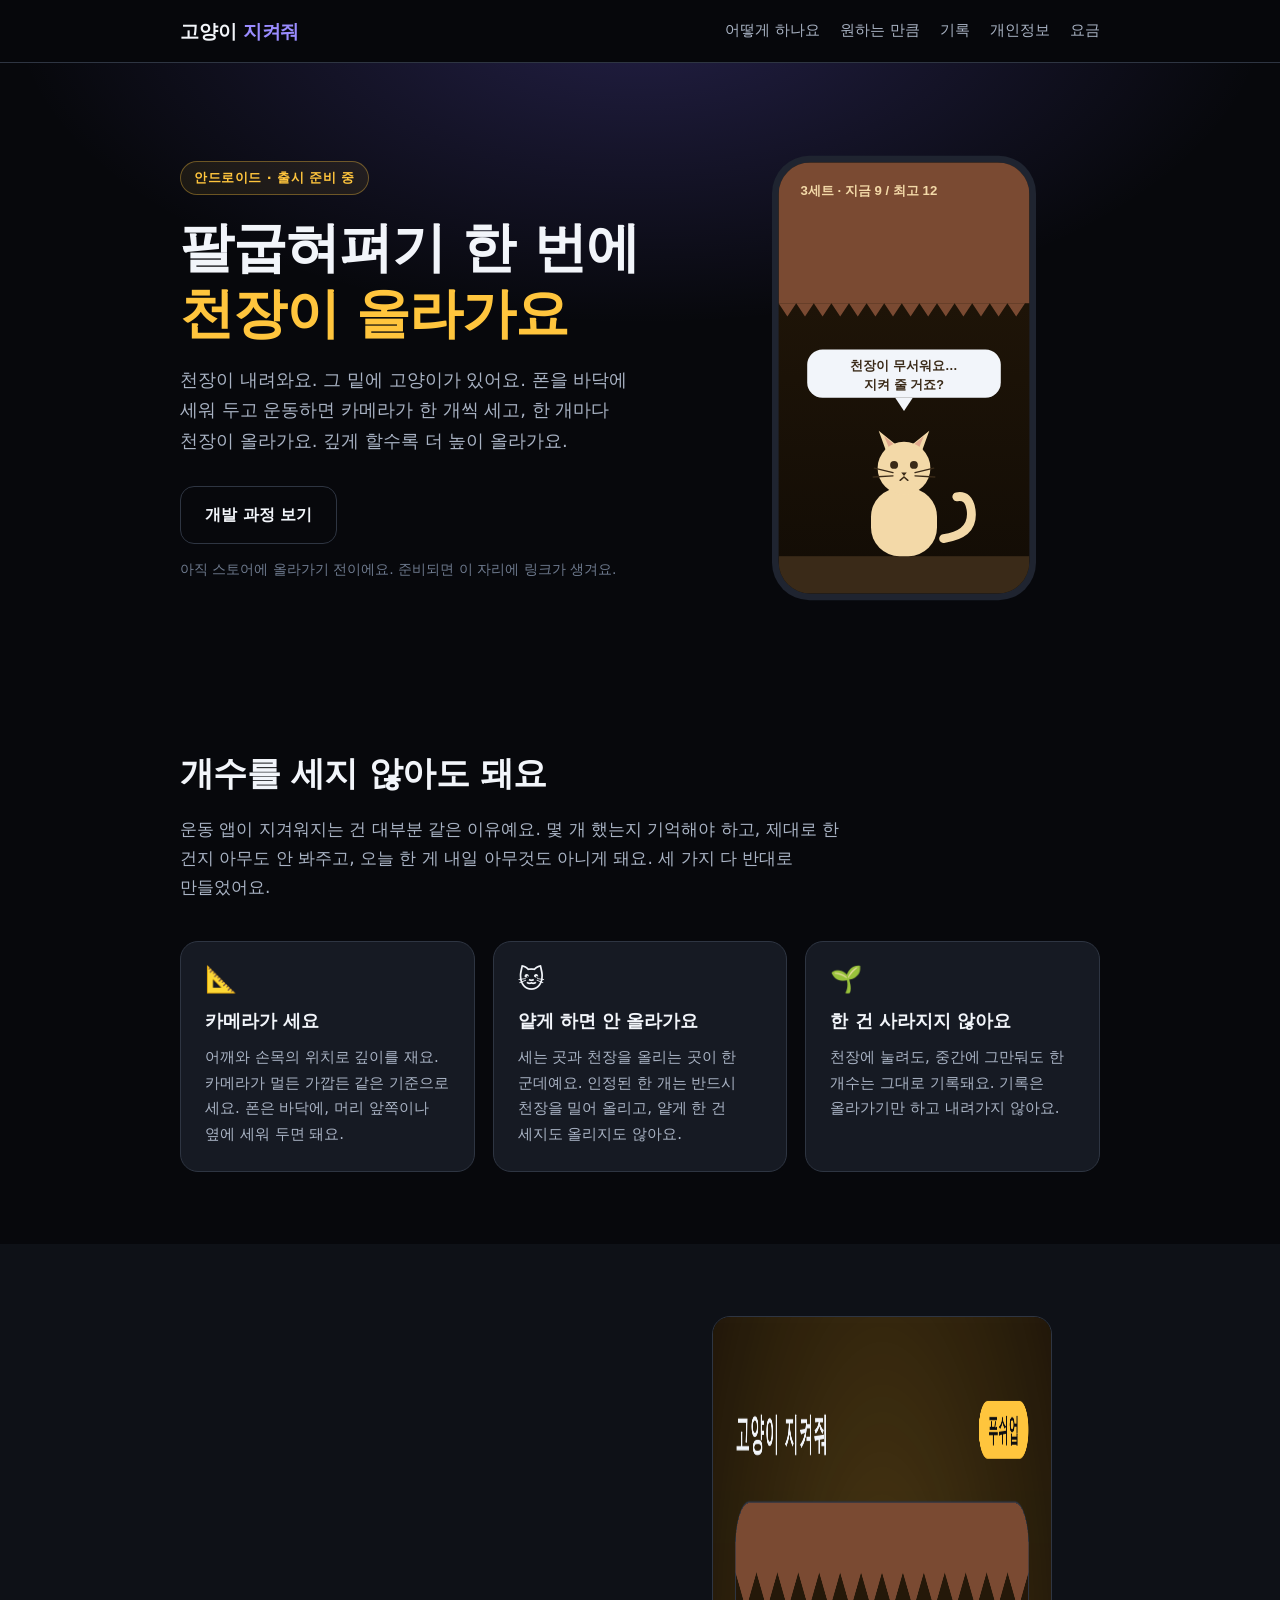
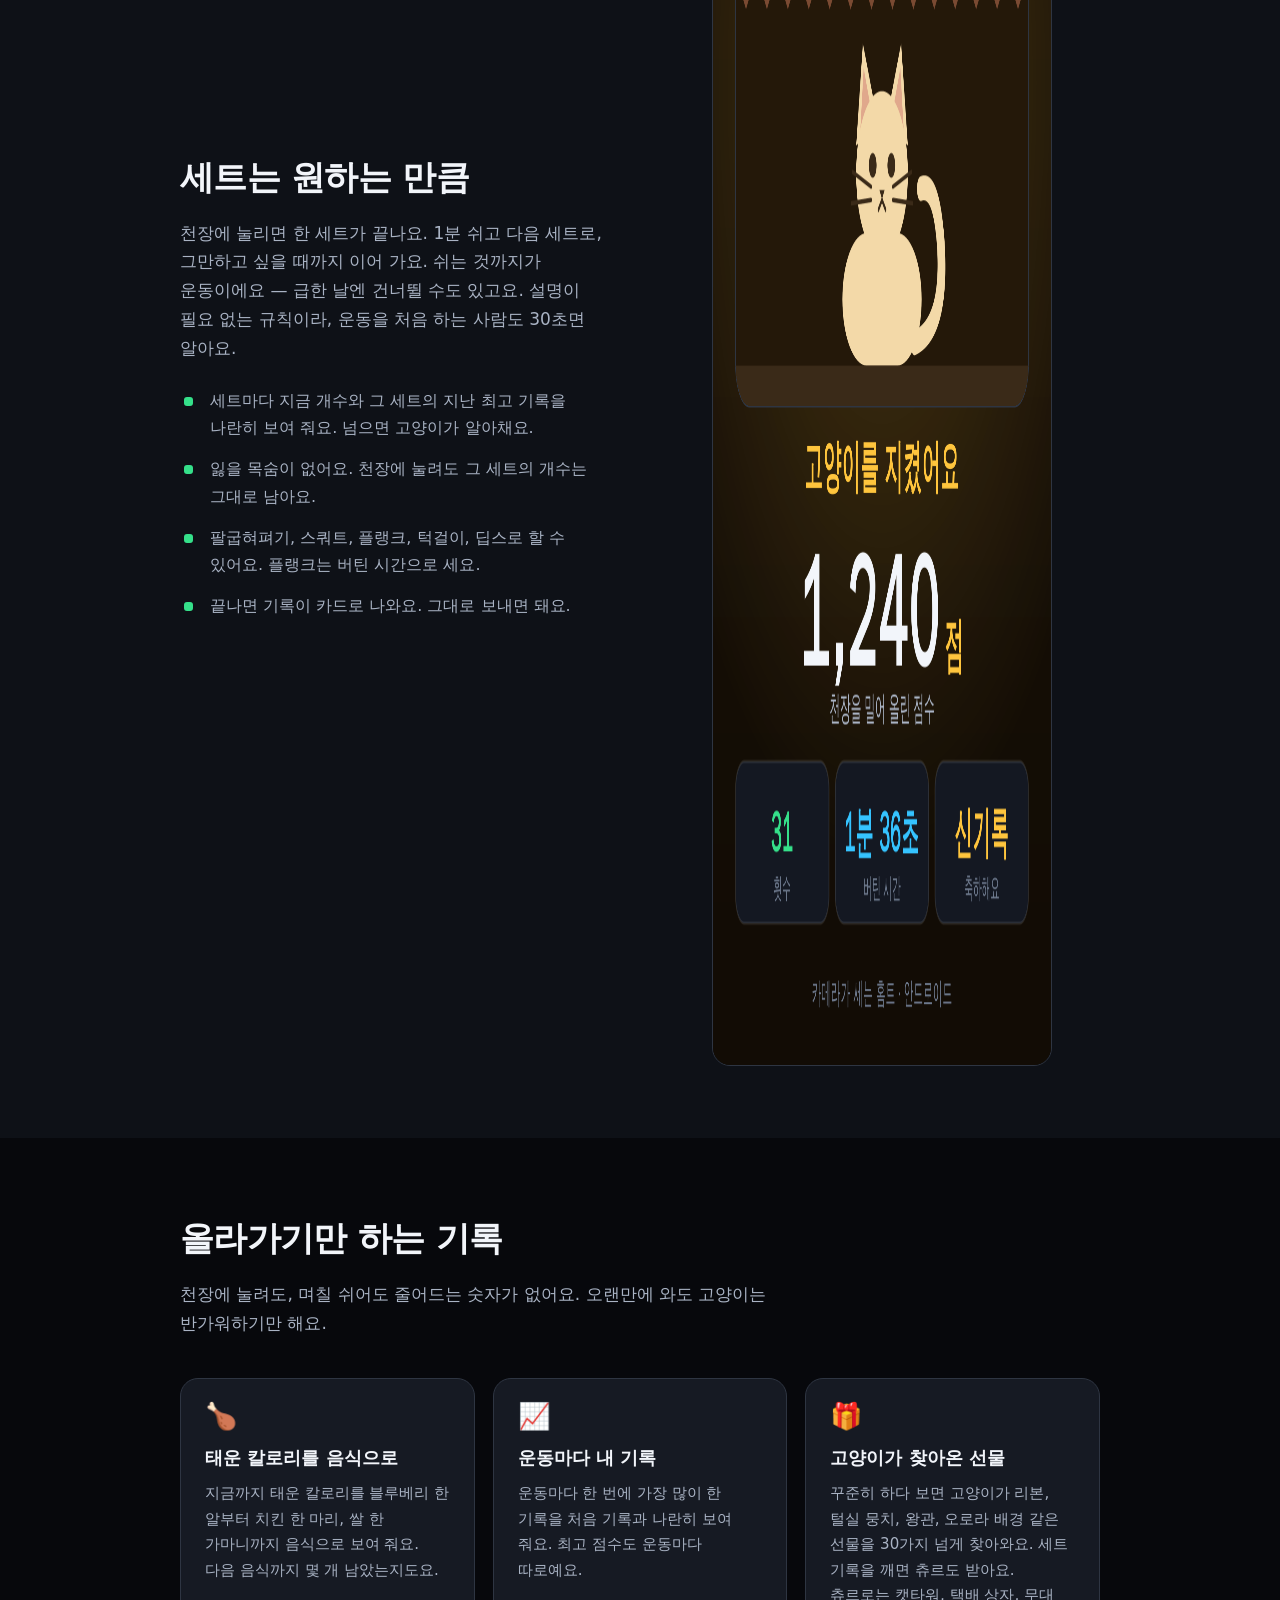
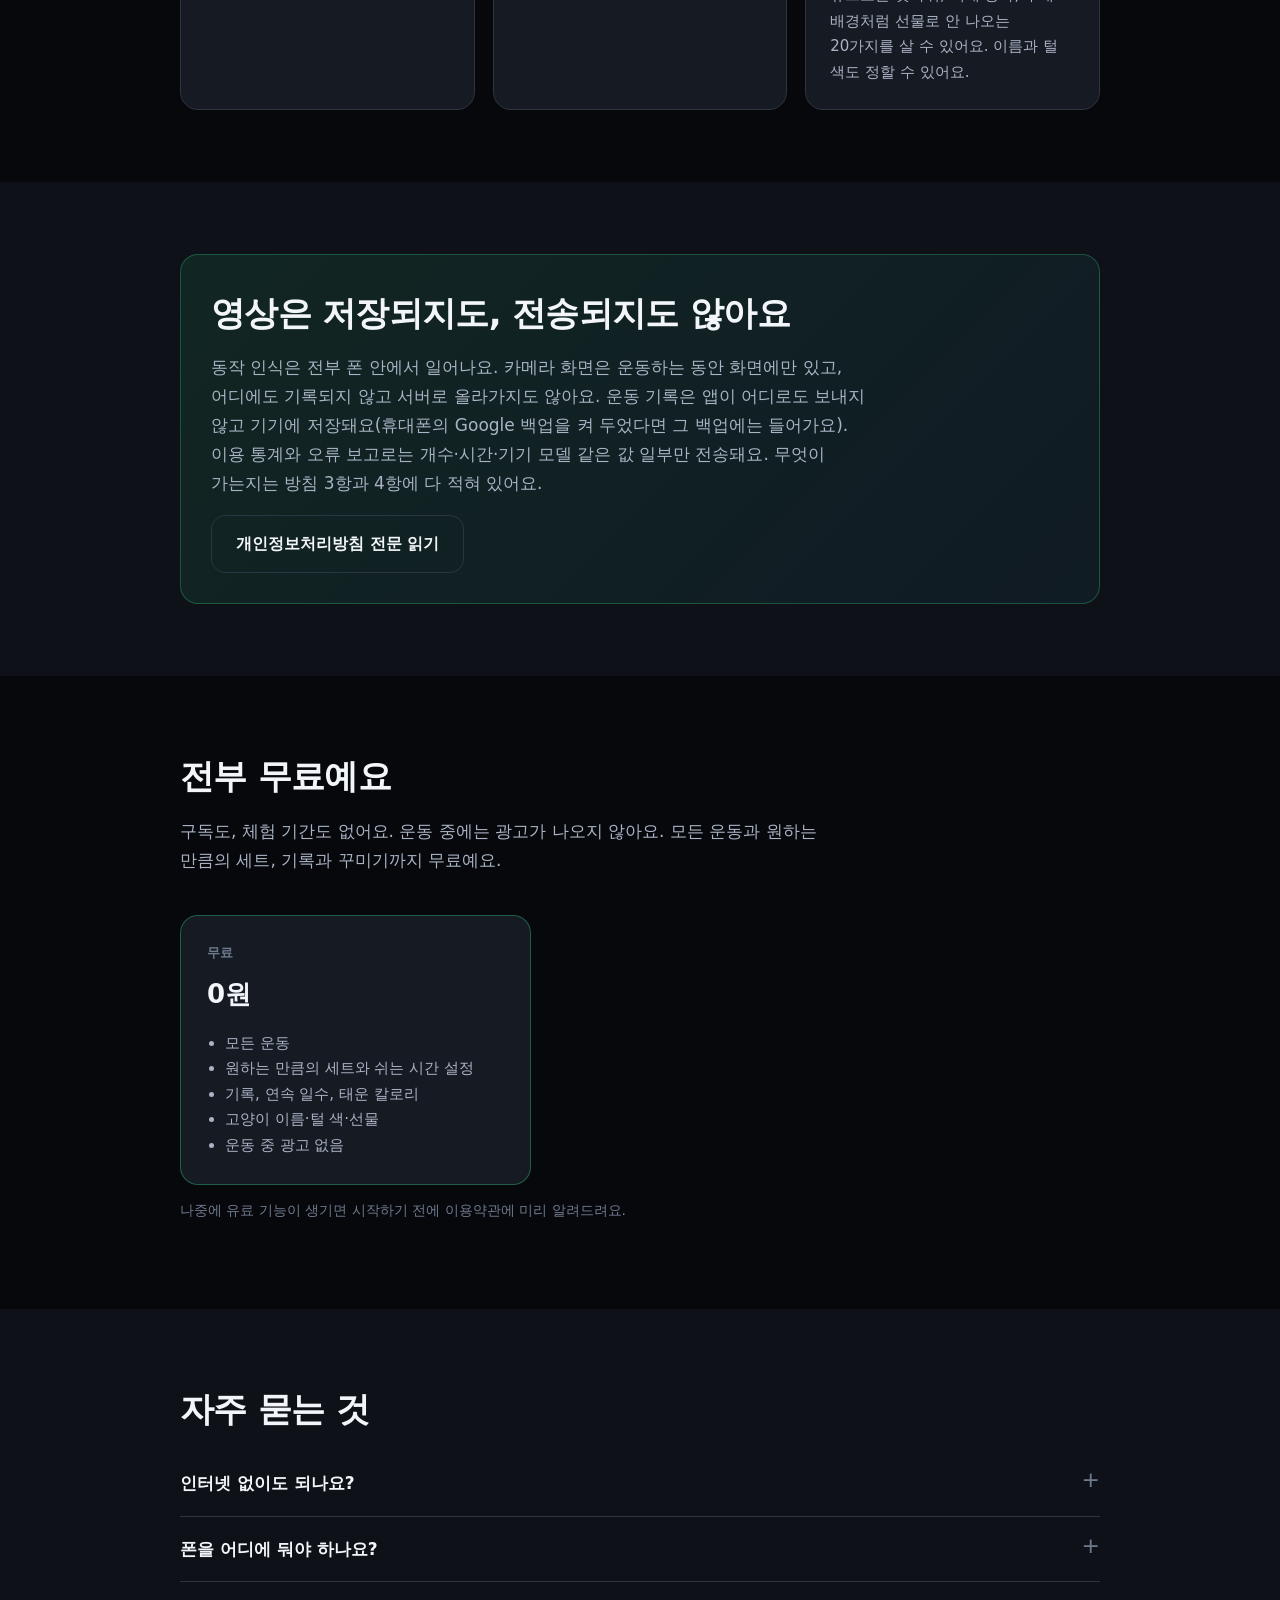
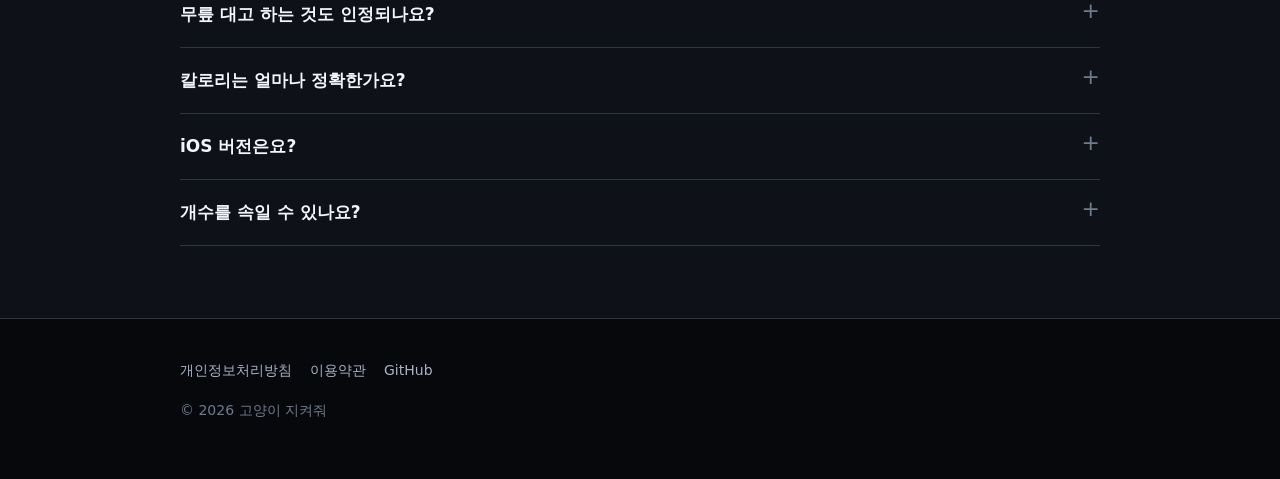
==== commit 5eefeb45: "feat: AdMob 광고와 화면·탭 분석 추가 상점 보상형, 세션 끝 츄르 2배, 기록 배너, 하루 1회 전면 광고를 넣고 UMP 동의와 수동 screen_view·탭 이벤트를 " ====
--- a/site/index.html
+++ b/site/index.html
@@ -190,7 +190,7 @@
   <div class="wrap">
     <h2>전부 무료예요</h2>
     <p class="section-lede">
-      구독도, 체험 기간도, 광고도 없어요. 모든 운동과 원하는 만큼의 세트, 기록과 꾸미기까지 무료예요.
+      구독도, 체험 기간도 없어요. 운동 중에는 광고가 나오지 않아요. 모든 운동과 원하는 만큼의 세트, 기록과 꾸미기까지 무료예요.
     </p>
     <div class="price-grid">
       <div class="price free">
@@ -201,11 +201,11 @@
           <li>원하는 만큼의 세트와 쉬는 시간 설정</li>
           <li>기록, 연속 일수, 태운 칼로리</li>
           <li>고양이 이름·털 색·선물</li>
-          <li>광고 없음</li>
+          <li>운동 중 광고 없음</li>
         </ul>
       </div>
     </div>
-    <p class="cta-note">나중에 유료 기능이나 광고가 생기면 시작하기 전에 이용약관에 미리 알려드려요.</p>
+    <p class="cta-note">나중에 유료 기능이 생기면 시작하기 전에 이용약관에 미리 알려드려요.</p>
   </div>
 </section>
 
